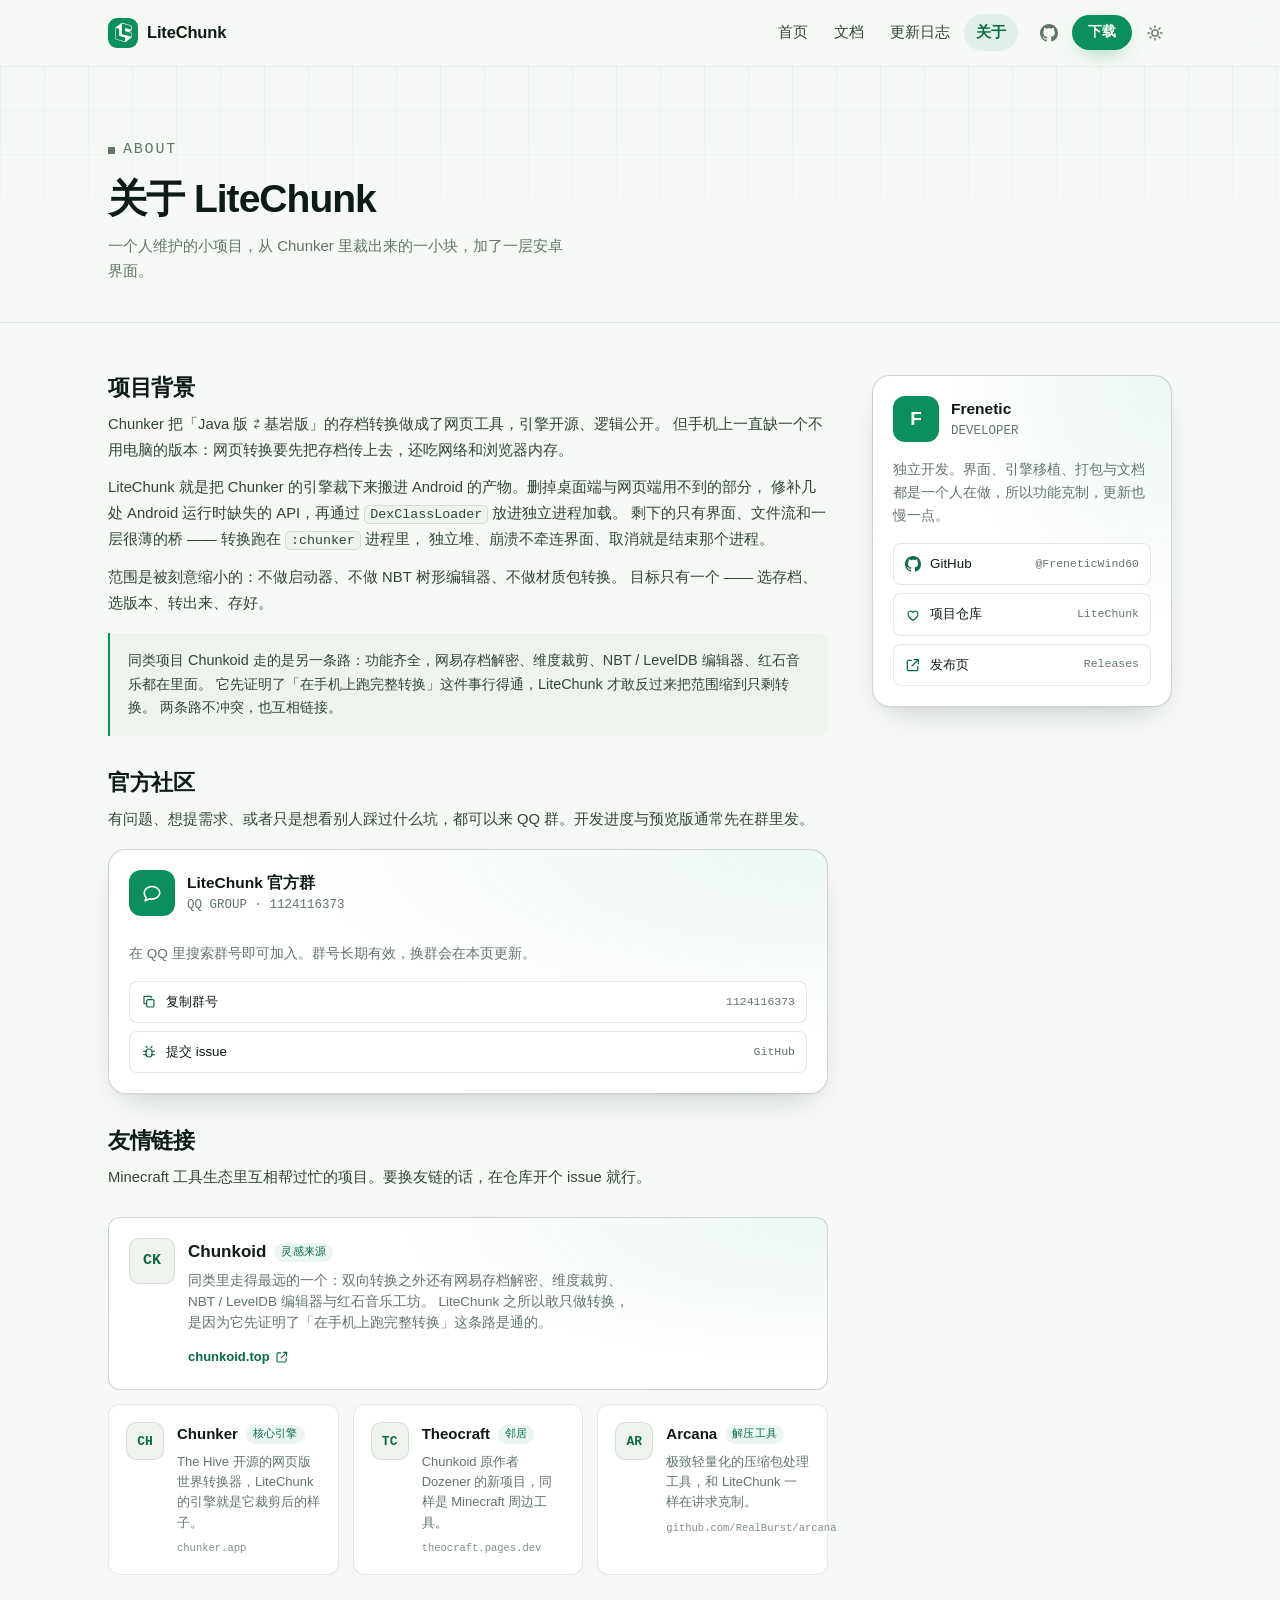
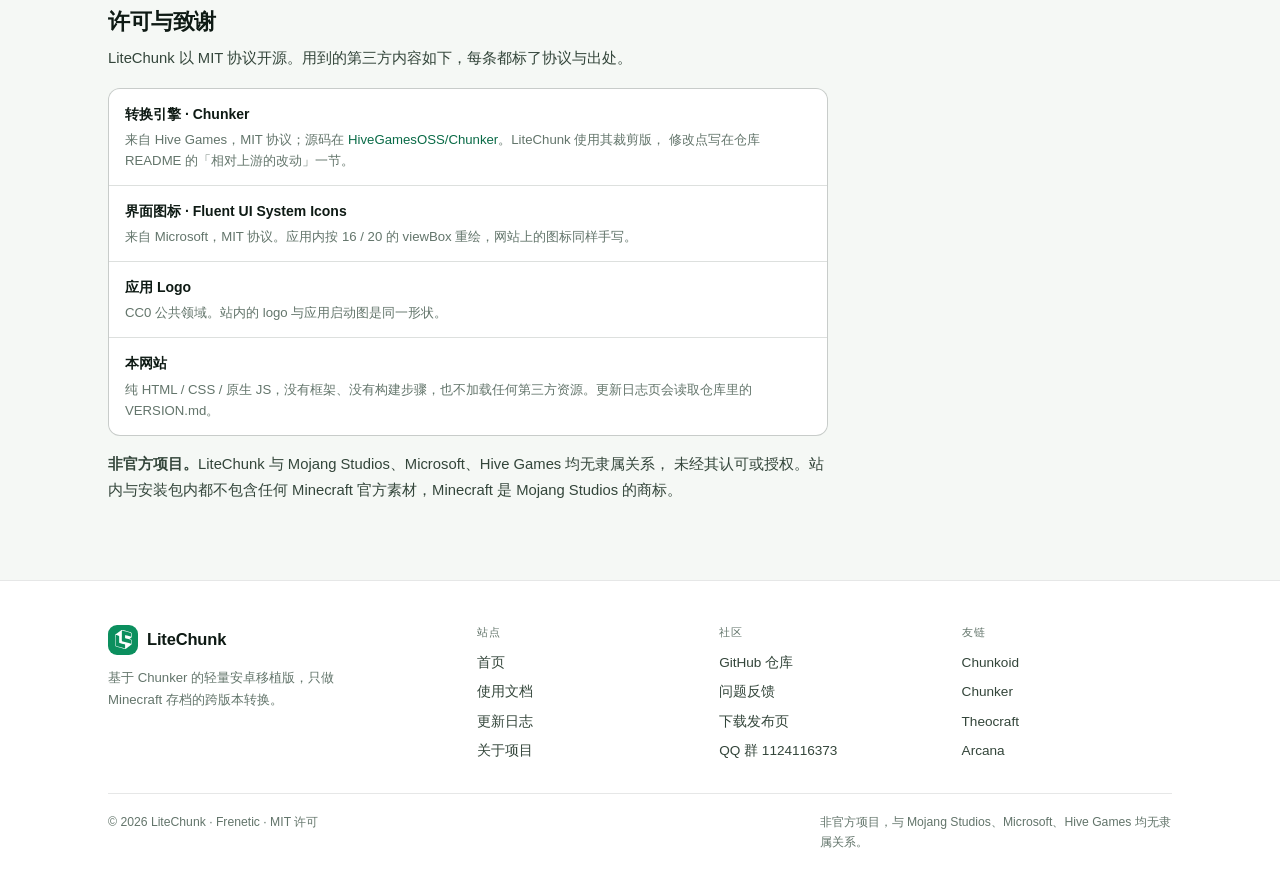
==== website/about.html @ 62d8053f "1.21.0 B3 pr3 fx1 网页更新" ====
<!DOCTYPE html>
<html lang="zh-CN" data-theme="light">

<head>
  <meta charset="UTF-8">
  <meta name="viewport" content="width=device-width, initial-scale=1">
  <title>关于 — LiteChunk</title>
  <meta name="description" content="LiteChunk 的项目背景、作者、官方 QQ 群、友情链接与开源许可说明。">
  <meta name="theme-color" content="#f5f8f5">

  <script>
    (function () {
      try {
        var t = localStorage.getItem('lc-theme');
        if (!t) t = matchMedia('(prefers-color-scheme: dark)').matches ? 'dark' : 'light';
        document.documentElement.setAttribute('data-theme', t);
      } catch (e) { }
    })();
  </script>

  <link rel="icon" type="image/svg+xml" href="favicon.svg">
  <link rel="stylesheet" href="common.css">
</head>

<body>
  <a class="skip" href="#main">跳到正文</a>

  <svg class="sprite" aria-hidden="true" focusable="false" xmlns="http://www.w3.org/2000/svg">
    <defs>
      <clipPath id="crate-top">
        <rect x="0" y="0" width="24" height="9.3" />
      </clipPath>
    </defs>
    <symbol id="i-crate" viewBox="0 0 24 24">
      <path fill="currentColor"
        d="M19.895 11.048a.116.116 0 0 0 .031.201c1.621.579 2.393.66 2.393 2.081v4.011c0 .716-.051.88-.531 1.254c-.877.683-6.185 4.747-6.392 4.913c-.774.62-1.169.556-2.054.339a515 515 0 0 1-9.945-2.577c-1.746-.47-1.701-2.064-1.701-3.203c0-3.945-.015-7.468-.015-11.202c0-1.186.049-1.222.95-1.881c.83-.607 4.296-3.135 6.153-4.499c.553-.406.828-.607 1.618-.406c1.616.41 6.664 1.649 9.382 2.339c2.083.529 2.535.893 2.535 2.326V8.38c0 .465-.007.638-.408.981c-.202.173-1.348 1.14-2.016 1.687m1.624-2.556a.113.113 0 0 0 .141-.112c.001-1.414.011-2.495.011-3.666c0-.622-.35-1.137-1.121-1.343C16.501 2.29 10.486.866 10.191.778c-.197-.059-.322.108-.322.199c-.001 4.294.029 7.832.029 11.854c0 .741.408 1.525 1.292 1.765c3.582.973 6.578 1.655 10.331 2.667a.115.115 0 0 0 .143-.112c.001-.848.014-1.405.014-1.95c0-2.27.279-2.679-1.57-3.194c-2.198-.612-5.306-1.378-5.554-1.441c-.485-.124-.548-.266-.548-.591c0-.122-.011-2.346-.003-2.869c.002-.157.006-.31.157-.397c.134-.077.264-.046.664.053c.448.111 4.598 1.186 6.695 1.73m-7.65 14.735a.114.114 0 0 0 .142-.111c.001-1.185.017-2.484.017-3.352c0-1.475.182-1.334-1.064-1.639c-1.474-.36-4.433-1.146-5.967-1.552c-.355-.094-.459-.424-.459-.998c0-1.726-.006-4.575-.006-6.577c0-1.834.193-1.599-.703-1.832c-.565-.146-2.468-.637-3.313-.828c-.144-.032-.225.085-.225.224c-.003 3.939.053 8.211.053 11.994c0 1.228.439 1.815 1.321 2.051c3.589.963 6.446 1.652 10.204 2.62" />
      <g clip-path="url(#crate-top)">
        <path fill="#ffffff" opacity=".32"
          d="M19.895 11.048a.116.116 0 0 0 .031.201c1.621.579 2.393.66 2.393 2.081v4.011c0 .716-.051.88-.531 1.254c-.877.683-6.185 4.747-6.392 4.913c-.774.62-1.169.556-2.054.339a515 515 0 0 1-9.945-2.577c-1.746-.47-1.701-2.064-1.701-3.203c0-3.945-.015-7.468-.015-11.202c0-1.186.049-1.222.95-1.881c.83-.607 4.296-3.135 6.153-4.499c.553-.406.828-.607 1.618-.406c1.616.41 6.664 1.649 9.382 2.339c2.083.529 2.535.893 2.535 2.326V8.38c0 .465-.007.638-.408.981c-.202.173-1.348 1.14-2.016 1.687m1.624-2.556a.113.113 0 0 0 .141-.112c.001-1.414.011-2.495.011-3.666c0-.622-.35-1.137-1.121-1.343C16.501 2.29 10.486.866 10.191.778c-.197-.059-.322.108-.322.199c-.001 4.294.029 7.832.029 11.854c0 .741.408 1.525 1.292 1.765c3.582.973 6.578 1.655 10.331 2.667a.115.115 0 0 0 .143-.112c.001-.848.014-1.405.014-1.95c0-2.27.279-2.679-1.57-3.194c-2.198-.612-5.306-1.378-5.554-1.441c-.485-.124-.548-.266-.548-.591c0-.122-.011-2.346-.003-2.869c.002-.157.006-.31.157-.397c.134-.077.264-.046.664.053c.448.111 4.598 1.186 6.695 1.73m-7.65 14.735a.114.114 0 0 0 .142-.111c.001-1.185.017-2.484.017-3.352c0-1.475.182-1.334-1.064-1.639c-1.474-.36-4.433-1.146-5.967-1.552c-.355-.094-.459-.424-.459-.998c0-1.726-.006-4.575-.006-6.577c0-1.834.193-1.599-.703-1.832c-.565-.146-2.468-.637-3.313-.828c-.144-.032-.225.085-.225.224c-.003 3.939.053 8.211.053 11.994c0 1.228.439 1.815 1.321 2.051c3.589.963 6.446 1.652 10.204 2.62" />
      </g>
    </symbol>

    <symbol id="i-sun" viewBox="0 0 24 24" fill="none" stroke="currentColor" stroke-width="1.8" stroke-linecap="round">
      <circle cx="12" cy="12" r="4.2" />
      <path
        d="M12 2.6v2.2M12 19.2v2.2M2.6 12h2.2M19.2 12h2.2M5.3 5.3l1.6 1.6M17.1 17.1l1.6 1.6M18.7 5.3l-1.6 1.6M6.9 17.1l-1.6 1.6" />
    </symbol>
    <symbol id="i-moon" viewBox="0 0 24 24" fill="none" stroke="currentColor" stroke-width="1.8" stroke-linecap="round"
      stroke-linejoin="round">
      <path d="M20.4 14.3A8.7 8.7 0 1 1 9.6 3.5a6.8 6.8 0 0 0 10.8 10.8Z" />
    </symbol>
    <symbol id="i-menu" viewBox="0 0 24 24" fill="none" stroke="currentColor" stroke-width="1.8" stroke-linecap="round">
      <path d="M4 7h16M4 12h16M4 17h16" />
    </symbol>
    <symbol id="i-close" viewBox="0 0 24 24" fill="none" stroke="currentColor" stroke-width="1.8"
      stroke-linecap="round">
      <path d="M6 6l12 12M18 6 6 18" />
    </symbol>
    <symbol id="i-github" viewBox="0 0 16 16">
      <path fill="currentColor"
        d="M8 0C3.58 0 0 3.58 0 8c0 3.54 2.29 6.53 5.47 7.59.4.07.55-.17.55-.38 0-.19-.01-.82-.01-1.49-2.01.37-2.53-.49-2.69-.94-.09-.23-.48-.94-.82-1.13-.28-.15-.68-.52-.01-.53.63-.01 1.08.58 1.23.82.72 1.21 1.87.87 2.33.66.07-.52.28-.87.51-1.07-1.78-.2-3.64-.89-3.64-3.95 0-.87.31-1.59.82-2.15-.08-.2-.36-1.02.08-2.12 0 0 .67-.21 2.2.82.64-.18 1.32-.27 2-.27.68 0 1.36.09 2 .27 1.53-1.04 2.2-.82 2.2-.82.44 1.1.16 1.92.08 2.12.51.56.82 1.27.82 2.15 0 3.07-1.87 3.75-3.65 3.95.29.25.54.73.54 1.48 0 1.07-.01 1.93-.01 2.2 0 .21.15.46.55.38A7.995 7.995 0 0 0 16 8c0-4.42-3.58-8-8-8Z" />
    </symbol>
    <symbol id="i-arrow-up" viewBox="0 0 24 24" fill="none" stroke="currentColor" stroke-width="1.9"
      stroke-linecap="round" stroke-linejoin="round">
      <path d="M12 19.5V4.5" />
      <path d="m5.5 11 6.5-6.5L18.5 11" />
    </symbol>
    <symbol id="i-external" viewBox="0 0 24 24" fill="none" stroke="currentColor" stroke-width="1.9"
      stroke-linecap="round" stroke-linejoin="round">
      <path d="M14 4h6v6" />
      <path d="M20 4 10.5 13.5" />
      <path d="M19 14.5V19a1.5 1.5 0 0 1-1.5 1.5H5A1.5 1.5 0 0 1 3.5 19V6.5A1.5 1.5 0 0 1 5 5h4.5" />
    </symbol>
    <symbol id="i-chat" viewBox="0 0 24 24" fill="none" stroke="currentColor" stroke-width="1.8" stroke-linecap="round"
      stroke-linejoin="round">
      <path
        d="M20.5 11.5c0 4-3.8 7.2-8.5 7.2a10 10 0 0 1-2.6-.34L4.5 20.5l1.2-3.5a6.9 6.9 0 0 1-2.2-4.9c0-4 3.8-7.2 8.5-7.2s8.5 3.2 8.5 7.2Z" />
    </symbol>
    <symbol id="i-copy" viewBox="0 0 24 24" fill="none" stroke="currentColor" stroke-width="1.8" stroke-linecap="round"
      stroke-linejoin="round">
      <rect x="8.5" y="8.5" width="11" height="11" rx="2" />
      <path d="M15.5 5.5v-1a1 1 0 0 0-1-1h-9a1 1 0 0 0-1 1v9a1 1 0 0 0 1 1h1" />
    </symbol>
    <symbol id="i-bug" viewBox="0 0 24 24" fill="none" stroke="currentColor" stroke-width="1.8" stroke-linecap="round"
      stroke-linejoin="round">
      <rect x="7.5" y="7.5" width="9" height="12" rx="4.5" />
      <path d="M7.5 11H4M20 11h-3.5M7.5 16H4M20 16h-3.5M9 5.5 7.5 3.5M15 5.5l1.5-2" />
    </symbol>
    <symbol id="i-heart" viewBox="0 0 24 24" fill="none" stroke="currentColor" stroke-width="1.8" stroke-linecap="round"
      stroke-linejoin="round">
      <path d="M12 20s-7.5-4.6-7.5-9.4A4.1 4.1 0 0 1 12 8a4.1 4.1 0 0 1 7.5 2.6C19.5 15.4 12 20 12 20Z" />
    </symbol>
  </svg>

  <header class="site-head" id="siteHead">
    <div class="wrap head__in">
      <a class="brand" href="index.html" aria-label="LiteChunk 首页">
        <span class="brand__mark" aria-hidden="true"><svg viewBox="0 0 24 24">
            <use href="#i-crate"></use>
          </svg></span>
        <span class="brand__name">Lite<b>Chunk</b></span>
      </a>

      <nav class="nav" id="siteNav" aria-label="主导航">
        <a href="index.html" data-nav>首页</a>
        <a href="doc.html" data-nav>文档</a>
        <a href="log.html" data-nav>更新日志</a>
        <a href="about.html" data-nav>关于</a>
        <div class="nav__dl"><a class="btn btn--primary" href="index.html#download">下载 LiteChunk</a></div>
      </nav>

      <div class="head__act">
        <a class="icon-btn head__cta" href="https://github.com/FreneticWind60/LiteChunk" target="_blank" rel="noopener"
          aria-label="GitHub 仓库" title="GitHub 仓库">
          <svg>
            <use href="#i-github"></use>
          </svg>
        </a>
        <a class="btn btn--primary btn--sm head__dl" href="index.html#download">下载</a>
        <button class="icon-btn theme-btn" id="themeBtn" type="button" aria-label="切换主题" aria-pressed="false">
          <svg class="i-sun" aria-hidden="true">
            <use href="#i-sun"></use>
          </svg>
          <svg class="i-moon" aria-hidden="true">
            <use href="#i-moon"></use>
          </svg>
        </button>
        <button class="icon-btn menu-btn" id="menuBtn" type="button" aria-label="打开菜单" aria-expanded="false"
          aria-controls="siteNav">
          <svg class="i-menu" aria-hidden="true">
            <use href="#i-menu"></use>
          </svg>
          <svg class="i-close" aria-hidden="true">
            <use href="#i-close"></use>
          </svg>
        </button>
      </div>
    </div>
  </header>

  <main id="main">
    <div class="page-head">
      <div class="wrap">
        <p class="eyebrow">about</p>
        <h1>关于 LiteChunk</h1>
        <p>一个人维护的小项目，从 Chunker 里裁出来的一小块，加了一层安卓界面。</p>
      </div>
    </div>

    <div class="wrap about__grid">
      <div class="about__main">
        <section id="background">
          <h2>项目背景</h2>
          <p>
            Chunker 把「Java 版 ⇄ 基岩版」的存档转换做成了网页工具，引擎开源、逻辑公开。
            但手机上一直缺一个不用电脑的版本：网页转换要先把存档传上去，还吃网络和浏览器内存。
          </p>
          <p>
            LiteChunk 就是把 Chunker 的引擎裁下来搬进 Android 的产物。删掉桌面端与网页端用不到的部分，
            修补几处 Android 运行时缺失的 API，再通过 <code>DexClassLoader</code> 放进独立进程加载。
            剩下的只有界面、文件流和一层很薄的桥 —— 转换跑在 <code>:chunker</code> 进程里，
            独立堆、崩溃不牵连界面、取消就是结束那个进程。
          </p>
          <p>
            范围是被刻意缩小的：不做启动器、不做 NBT 树形编辑器、不做材质包转换。
            目标只有一个 —— 选存档、选版本、转出来、存好。
          </p>

          <div class="quote">
            同类项目 Chunkoid 走的是另一条路：功能齐全，网易存档解密、维度裁剪、NBT / LevelDB 编辑器、红石音乐都在里面。
            它先证明了「在手机上跑完整转换」这件事行得通，LiteChunk 才敢反过来把范围缩到只剩转换。
            两条路不冲突，也互相链接。
          </div>
        </section>

        <section id="community">
          <h2>官方社区</h2>
          <p>
            有问题、想提需求、或者只是想看别人踩过什么坑，都可以来 QQ 群。开发进度与预览版通常先在群里发。
          </p>
          <div class="profile" style="margin-top:16px">
            <div class="profile__top">
              <span class="profile__avatar" aria-hidden="true">
                <svg viewBox="0 0 24 24" style="width:22px;height:22px" fill="none" stroke="currentColor"
                  stroke-width="1.7" stroke-linecap="round" stroke-linejoin="round">
                  <use href="#i-chat"></use>
                </svg>
              </span>
              <div>
                <div class="profile__name">LiteChunk 官方群</div>
                <div class="profile__role">QQ GROUP · 1124116373</div>
              </div>
            </div>
            <p>在 QQ 里搜索群号即可加入。群号长期有效，换群会在本页更新。</p>
            <div class="profile__list">
              <button type="button" data-copy="1124116373">
                <svg aria-hidden="true">
                  <use href="#i-copy"></use>
                </svg>
                复制群号
                <span>1124116373</span>
              </button>
              <a href="https://github.com/FreneticWind60/LiteChunk/issues" target="_blank" rel="noopener">
                <svg aria-hidden="true">
                  <use href="#i-bug"></use>
                </svg>
                提交 issue
                <span>GitHub</span>
              </a>
            </div>
          </div>
        </section>

        <section id="friends">
          <h2>友情链接</h2>
          <p>Minecraft 工具生态里互相帮过忙的项目。要换友链的话，在仓库开个 issue 就行。</p>

          <div class="links">
            <a class="link-card link-card--featured reveal" href="https://chunkoid.top/" target="_blank" rel="noopener">
              <span class="link-card__badge">CK</span>
              <span class="link-card__body">
                <span class="link-card__title">
                  <b>Chunkoid</b>
                  <span class="link-card__tag">灵感来源</span>
                </span>
                <span class="link-card__desc">
                  同类里走得最远的一个：双向转换之外还有网易存档解密、维度裁剪、NBT / LevelDB 编辑器与红石音乐工坊。
                  LiteChunk 之所以敢只做转换，是因为它先证明了「在手机上跑完整转换」这条路是通的。
                </span>
                <span class="link-card__go">chunkoid.top<svg aria-hidden="true">
                    <use href="#i-external"></use>
                  </svg></span>
              </span>
            </a>

            <a class="link-card reveal" href="https://chunker.app/" target="_blank" rel="noopener">
              <span class="link-card__badge">CH</span>
              <span class="link-card__body">
                <span class="link-card__title"><b>Chunker</b><span class="link-card__tag">核心引擎</span></span>
                <span class="link-card__desc">The Hive 开源的网页版世界转换器，LiteChunk 的引擎就是它裁剪后的样子。</span>
                <span class="link-card__host">chunker.app</span>
              </span>
            </a>

            <a class="link-card reveal" href="https://theocraft.pages.dev/" target="_blank" rel="noopener">
              <span class="link-card__badge">TC</span>
              <span class="link-card__body">
                <span class="link-card__title"><b>Theocraft</b><span class="link-card__tag">邻居</span></span>
                <span class="link-card__desc">Chunkoid 原作者 Dozener 的新项目，同样是 Minecraft 周边工具。</span>
                <span class="link-card__host">theocraft.pages.dev</span>
              </span>
            </a>

            <a class="link-card reveal" href="https://github.com/RealBurst/arcana" target="_blank" rel="noopener">
              <span class="link-card__badge">AR</span>
              <span class="link-card__body">
                <span class="link-card__title"><b>Arcana</b><span class="link-card__tag">解压工具</span></span>
                <span class="link-card__desc">极致轻量化的压缩包处理工具，和 LiteChunk 一样在讲求克制。</span>
                <span class="link-card__host">github.com/RealBurst/arcana</span>
              </span>
            </a>
          </div>
        </section>

        <section id="license">
          <h2>许可与致谢</h2>
          <p>
            LiteChunk 以 MIT 协议开源。用到的第三方内容如下，每条都标了协议与出处。
          </p>

          <dl class="credits">
            <div>
              <dt>转换引擎 · Chunker</dt>
              <dd>来自 Hive Games，MIT 协议；源码在
                <a href="https://github.com/HiveGamesOSS/Chunker" target="_blank" rel="noopener"
                  style="color:var(--accent-ink)">HiveGamesOSS/Chunker</a>。LiteChunk 使用其裁剪版，
                修改点写在仓库 README 的「相对上游的改动」一节。
              </dd>
            </div>
            <div>
              <dt>界面图标 · Fluent UI System Icons</dt>
              <dd>来自 Microsoft，MIT 协议。应用内按 16 / 20 的 viewBox 重绘，网站上的图标同样手写。</dd>
            </div>
            <div>
              <dt>应用 Logo</dt>
              <dd>CC0 公共领域。站内的 logo 与应用启动图是同一形状。</dd>
            </div>
            <div>
              <dt>本网站</dt>
              <dd>纯 HTML / CSS / 原生 JS，没有框架、没有构建步骤，也不加载任何第三方资源。更新日志页会读取仓库里的 VERSION.md。</dd>
            </div>
          </dl>

          <p class="note" style="margin-top:16px">
            <strong>非官方项目。</strong>LiteChunk 与 Mojang Studios、Microsoft、Hive Games 均无隶属关系，
            未经其认可或授权。站内与安装包内都不包含任何 Minecraft 官方素材，Minecraft 是 Mojang Studios 的商标。
          </p>
        </section>
      </div>

      <aside>
        <div class="profile">
          <div class="profile__top">
            <span class="profile__avatar" aria-hidden="true">F</span>
            <div>
              <div class="profile__name">Frenetic</div>
              <div class="profile__role">DEVELOPER</div>
            </div>
          </div>
          <p>独立开发。界面、引擎移植、打包与文档都是一个人在做，所以功能克制，更新也慢一点。</p>
          <div class="profile__list">
            <a href="https://github.com/FreneticWind60" target="_blank" rel="noopener">
              <svg aria-hidden="true">
                <use href="#i-github"></use>
              </svg>
              GitHub
              <span>@FreneticWind60</span>
            </a>
            <a href="https://github.com/FreneticWind60/LiteChunk" target="_blank" rel="noopener">
              <svg aria-hidden="true">
                <use href="#i-heart"></use>
              </svg>
              项目仓库
              <span>LiteChunk</span>
            </a>
            <a href="https://github.com/FreneticWind60/LiteChunk/releases" target="_blank" rel="noopener">
              <svg aria-hidden="true">
                <use href="#i-external"></use>
              </svg>
              发布页
              <span>Releases</span>
            </a>
          </div>
        </div>
      </aside>
    </div>
  </main>

  <footer class="site-foot">
    <div class="wrap">
      <div class="foot__grid">
        <div>
          <div class="foot__brand">
            <span class="brand__mark" aria-hidden="true"><svg viewBox="0 0 24 24">
                <use href="#i-crate"></use>
              </svg></span>
            <span class="brand__name">Lite<b>Chunk</b></span>
          </div>
          <p class="foot__desc">基于 Chunker 的轻量安卓移植版，只做 Minecraft 存档的跨版本转换。</p>
        </div>
        <div>
          <div class="foot__title">站点</div>
          <nav class="foot__links" aria-label="站点导航">
            <a href="index.html">首页</a><a href="doc.html">使用文档</a>
            <a href="log.html">更新日志</a><a href="about.html">关于项目</a>
          </nav>
        </div>
        <div>
          <div class="foot__title">社区</div>
          <nav class="foot__links" aria-label="社区链接">
            <a href="https://github.com/FreneticWind60/LiteChunk" target="_blank" rel="noopener">GitHub 仓库</a>
            <a href="https://github.com/FreneticWind60/LiteChunk/issues" target="_blank" rel="noopener">问题反馈</a>
            <a href="https://github.com/FreneticWind60/LiteChunk/releases" target="_blank" rel="noopener">下载发布页</a>
            <a href="about.html#community">QQ 群 1124116373</a>
          </nav>
        </div>
        <div>
          <div class="foot__title">友链</div>
          <nav class="foot__links" aria-label="友情链接">
            <a href="https://chunkoid.top/" target="_blank" rel="noopener">Chunkoid</a>
            <a href="https://chunker.app/" target="_blank" rel="noopener">Chunker</a>
            <a href="https://theocraft.pages.dev/" target="_blank" rel="noopener">Theocraft</a>
            <a href="https://github.com/RealBurst/arcana/" target="_blank" rel="noopener">Arcana</a>
          </nav>
        </div>
      </div>
      <div class="foot__bottom">
        <span>© <span data-year>2026</span> LiteChunk · Frenetic · MIT 许可</span>
        <span class="dis">非官方项目，与 Mojang Studios、Microsoft、Hive Games 均无隶属关系。</span>
      </div>
    </div>
  </footer>

  <button class="to-top" id="toTop" type="button" aria-label="回到顶部">
    <svg aria-hidden="true">
      <use href="#i-arrow-up"></use>
    </svg>
  </button>
  <div class="toast" id="toast" role="status" aria-live="polite"></div>

  <script src="common.js" defer></script>
</body>

</html>
---- website/common.css ----
/* ============================================================
   LiteChunk 官网 · 公共样式
   纯手写 CSS，无框架、无外链字体，深色为默认（跟随系统）
   ============================================================ */

/* ---------------- 设计令牌 ---------------- */
:root {
  color-scheme: light;

  --page: #f5f8f5;
  --surface: #ffffff;
  --surface-2: #eef3ee;
  --surface-3: #e5ece7;
  --ink: #0e1a14;
  --ink-2: #33453a;
  --muted: #63756b;
  --line: rgba(14, 26, 20, .10);
  --line-2: rgba(14, 26, 20, .18);

  --accent: #0b8f5e;
  --accent-soft: #3ddc97;
  --accent-ink: #0a6b47;
  --accent-wash: rgba(11, 143, 94, .08);
  --on-accent: #ffffff;

  --warn: #9a5b00;
  --warn-wash: rgba(180, 110, 0, .10);

  --shadow-1: 0 1px 2px rgba(14, 26, 20, .05);
  --shadow-2: 0 1px 2px rgba(14, 26, 20, .05), 0 14px 34px -18px rgba(14, 26, 20, .28);

  --wrap: 1120px;
  --head-h: 62px;
  --r-sm: 8px;
  --r-md: 12px;
  --r-lg: 18px;

  --sans: -apple-system, BlinkMacSystemFont, "Segoe UI", "Noto Sans SC",
    "PingFang SC", "Hiragino Sans GB", "Microsoft YaHei", sans-serif;
  --mono: ui-monospace, SFMono-Regular, "JetBrains Mono", "Cascadia Mono",
    Consolas, "Liberation Mono", monospace;
}

[data-theme="dark"] {
  color-scheme: dark;

  --page: #080c0a;
  --surface: #0e1613;
  --surface-2: #131e19;
  --surface-3: #182620;
  --ink: #e8f2ec;
  --ink-2: #c2d2c8;
  --muted: #899b91;
  --line: rgba(232, 242, 236, .10);
  --line-2: rgba(232, 242, 236, .20);

  --accent: #3ddc97;
  --accent-soft: #6ee7b7;
  --accent-ink: #8ff0c0;
  --accent-wash: rgba(61, 220, 151, .09);
  --on-accent: #06120c;

  --warn: #e8b464;
  --warn-wash: rgba(232, 180, 100, .10);

  --shadow-1: 0 1px 0 rgba(255, 255, 255, .03);
  --shadow-2: 0 18px 44px -26px rgba(0, 0, 0, .9);
}

/* ---------------- 基础 ---------------- */
*, *::before, *::after { box-sizing: border-box; }

html {
  scroll-behavior: smooth;
  scroll-padding-top: calc(var(--head-h) + 18px);
  -webkit-text-size-adjust: 100%;
}

body {
  margin: 0;
  background: var(--page);
  color: var(--ink);
  font-family: var(--sans);
  font-size: 16px;
  line-height: 1.65;
  -webkit-font-smoothing: antialiased;
  text-rendering: optimizeLegibility;
}

img, svg { display: block; max-width: 100%; }
a { color: inherit; text-decoration: none; }
button { font: inherit; color: inherit; }

h1, h2, h3, h4 {
  margin: 0;
  line-height: 1.22;
  letter-spacing: -.018em;
  font-weight: 700;
  text-wrap: balance;
}

p { margin: 0; }
ul, ol { margin: 0; padding: 0; list-style: none; }

::selection { background: var(--accent); color: var(--on-accent); }

:focus-visible {
  outline: 2px solid var(--accent);
  outline-offset: 3px;
  border-radius: 4px;
}

.sprite { position: absolute; width: 0; height: 0; overflow: hidden; }

.skip {
  position: absolute;
  left: -9999px;
  top: 8px;
  z-index: 200;
  padding: 10px 16px;
  background: var(--accent);
  color: var(--on-accent);
  border-radius: var(--r-sm);
  font-weight: 600;
}
.skip:focus { left: 12px; }

/* ---------------- 布局 ---------------- */
.wrap {
  width: 100%;
  max-width: var(--wrap);
  margin-inline: auto;
  padding-inline: 20px;
}

.section { padding-block: clamp(52px, 8vw, 88px); }
.section--tight { padding-block: clamp(34px, 5vw, 52px); }
.section + .section { border-top: 1px solid var(--line); }

/* 章节标题 */
.sec-head { max-width: 640px; }
.sec-head__row {
  display: flex;
  align-items: flex-end;
  justify-content: space-between;
  gap: 20px;
  flex-wrap: wrap;
}
.sec-head h2 { font-size: clamp(22px, 3.6vw, 29px); margin-top: 10px; }
.sec-head p { margin-top: 10px; color: var(--muted); font-size: 15px; }

.eyebrow {
  display: inline-flex;
  align-items: center;
  gap: 8px;
  font-family: var(--mono);
  font-size: 11.5px;
  letter-spacing: .12em;
  text-transform: uppercase;
  color: var(--accent-ink);
}
.eyebrow::before {
  content: "";
  width: 7px;
  height: 7px;
  background: currentColor;
}

/* ---------------- 按钮 ---------------- */
.btn {
  display: inline-flex;
  align-items: center;
  justify-content: center;
  gap: 8px;
  padding: 11px 20px;
  border: 1px solid transparent;
  border-radius: 999px;
  background: var(--surface-2);
  color: var(--ink);
  font-size: 14.5px;
  font-weight: 650;
  line-height: 1.2;
  cursor: pointer;
  transition: background .18s, border-color .18s, transform .18s, box-shadow .18s;
  white-space: nowrap;
}
.btn svg { width: 17px; height: 17px; flex: none; }
.btn:hover { transform: translateY(-1px); }
.btn:active { transform: translateY(0); }

.btn--primary {
  background: var(--accent);
  color: var(--on-accent);
  box-shadow: 0 8px 22px -12px rgba(11, 143, 94, .8);
}
.btn--primary:hover { background: var(--accent-ink); }
[data-theme="dark"] .btn--primary:hover { background: var(--accent-soft); }

.btn--ghost {
  background: transparent;
  border-color: var(--line-2);
  color: var(--ink);
}
.btn--ghost:hover { background: var(--surface-2); border-color: var(--accent); }

.btn--sm { padding: 8px 15px; font-size: 13.5px; }
.btn--lg { padding: 14px 26px; font-size: 15.5px; }

.link-arrow {
  display: inline-flex;
  align-items: center;
  gap: 6px;
  color: var(--accent-ink);
  font-weight: 650;
  font-size: 14.5px;
}
.link-arrow svg { width: 15px; height: 15px; transition: transform .18s; }
.link-arrow:hover svg { transform: translateX(3px); }

/* ---------------- 顶栏 ---------------- */
.site-head {
  position: sticky;
  top: 0;
  z-index: 60;
  height: var(--head-h);
  background: var(--page);
  border-bottom: 1px solid transparent;
  transition: border-color .2s, background .2s, box-shadow .2s;
}
/* 半透明只在支持 backdrop-filter 时才开，避免老浏览器糊成一片 */
@supports (backdrop-filter: blur(10px)) {
  .site-head {
    background: color-mix(in srgb, var(--page) 86%, transparent);
    backdrop-filter: blur(14px) saturate(1.3);
  }
}
.site-head.is-stuck {
  border-bottom-color: var(--line);
  box-shadow: 0 10px 30px -24px rgba(0, 0, 0, .7);
}

.head__in {
  height: 100%;
  display: flex;
  align-items: center;
  gap: 14px;
}

.brand { display: inline-flex; align-items: center; gap: 9px; margin-right: auto; }
.brand__mark {
  display: grid;
  place-items: center;
  width: 30px;
  height: 30px;
  border-radius: 9px;
  background: var(--accent);
  color: var(--on-accent);
  flex: none;
}
.brand__mark svg { width: 19px; height: 19px; }
.brand__name { font-size: 16.5px; font-weight: 600; letter-spacing: -.01em; }
.brand__name b { font-weight: 750; }

.nav { display: flex; align-items: center; gap: 2px; }
.nav > a {
  padding: 7px 12px;
  border-radius: 999px;
  font-size: 14.5px;
  color: var(--ink-2);
  transition: color .16s, background .16s;
}
.nav > a:hover { color: var(--ink); background: var(--surface-2); }
.nav > a[aria-current="page"] { color: var(--accent-ink); background: var(--accent-wash); font-weight: 650; }

.nav__dl { display: none; }
.nav__dl .btn { width: 100%; margin-top: 6px; }

.head__act { display: flex; align-items: center; gap: 6px; }

.icon-btn {
  display: grid;
  place-items: center;
  width: 34px;
  height: 34px;
  padding: 0;
  border: 1px solid transparent;
  border-radius: 10px;
  background: transparent;
  color: var(--muted);
  cursor: pointer;
  transition: color .16s, background .16s, border-color .16s;
}
.icon-btn:hover { color: var(--ink); background: var(--surface-2); border-color: var(--line); }
.icon-btn svg { width: 18px; height: 18px; }

.theme-btn .i-moon { display: none; }
[data-theme="dark"] .theme-btn .i-sun { display: none; }
[data-theme="dark"] .theme-btn .i-moon { display: block; }

.menu-btn { display: none; }
.menu-btn .i-close { display: none; }
.menu-btn[aria-expanded="true"] .i-menu { display: none; }
.menu-btn[aria-expanded="true"] .i-close { display: block; }

.head__cta { display: none; }

/* ---------------- 首屏 ---------------- */
.hero { position: relative; overflow: clip; }
.hero::before {
  /* 网格底纹：纯 CSS，不请求图片 */
  content: "";
  position: absolute;
  inset: 0 0 auto;
  height: 520px;
  background-image:
    linear-gradient(var(--line) 1px, transparent 1px),
    linear-gradient(90deg, var(--line) 1px, transparent 1px);
  background-size: 44px 44px;
  mask-image: radial-gradient(120% 80% at 70% 0%, #000 0%, transparent 72%);
  -webkit-mask-image: radial-gradient(120% 80% at 70% 0%, #000 0%, transparent 72%);
  opacity: .55;
  pointer-events: none;
}
.hero::after {
  content: "";
  position: absolute;
  top: -160px;
  right: -120px;
  width: 560px;
  height: 560px;
  border-radius: 50%;
  background: radial-gradient(circle, var(--accent-wash), transparent 66%);
  pointer-events: none;
}

.hero__in {
  position: relative;
  display: grid;
  gap: 44px;
  padding-block: clamp(36px, 7vw, 76px) clamp(44px, 7vw, 80px);
}

.hero__copy { max-width: 560px; }

.hero h1 {
  margin-top: 16px;
  font-size: clamp(31px, 6.6vw, 52px);
  letter-spacing: -.03em;
  line-height: 1.12;
}
.hero h1 em {
  font-style: normal;
  color: var(--accent-ink);
  /* 模拟荧光笔：一条像素块下划线 */
  background-image: linear-gradient(transparent 84%, var(--accent-wash) 84%);
}
.hero__lead {
  margin-top: 20px;
  max-width: 40ch;
  font-size: clamp(15px, 2.6vw, 17.5px);
  line-height: 1.62;
  color: var(--ink-2);
}
.hero__lead strong { color: var(--ink); font-weight: 650; }

.hero__cta {
  display: flex;
  flex-wrap: wrap;
  gap: 10px;
  margin-top: 26px;
}

.hero__facts {
  display: grid;
  grid-template-columns: repeat(2, minmax(0, 1fr));
  gap: 16px 10px;
  margin-top: 32px;
  padding-top: 24px;
  border-top: 1px solid var(--line);
}
.hero__facts div { display: flex; flex-direction: column; gap: 3px; }
.hero__facts dt {
  font-family: var(--mono);
  font-size: 10.5px;
  letter-spacing: .1em;
  text-transform: uppercase;
  color: var(--muted);
}
.hero__facts dd { margin: 0; font-size: 14.5px; font-weight: 650; }

/* ---- 首屏右侧：转换进度示意（纯 CSS，不是截图） ---- */
.hero__art {
  position: relative;
  display: grid;
  place-items: center;
  min-height: 300px;
}

.demo {
  position: relative;
  z-index: 1;
  width: 100%;
  max-width: 360px;
  border: 1px solid var(--line-2);
  border-radius: var(--r-lg);
  background: var(--surface);
  box-shadow: var(--shadow-2);
  overflow: hidden;
}
.demo__bar {
  display: flex;
  align-items: center;
  gap: 8px;
  padding: 12px 15px;
  border-bottom: 1px solid var(--line);
  background: var(--surface-2);
  font-size: 12.5px;
  color: var(--muted);
}
.demo__dot {
  width: 7px;
  height: 7px;
  border-radius: 50%;
  background: var(--accent);
  box-shadow: 0 0 0 3px var(--accent-wash);
}
.demo__bar b { color: var(--ink); font-weight: 650; }
.demo__pct { margin-left: auto; font-family: var(--mono); font-size: 12px; color: var(--accent-ink); }

.demo__body { padding: 16px 15px 15px; display: grid; gap: 12px; }

.demo__row { display: flex; align-items: center; gap: 11px; }
.demo__tag {
  display: grid;
  place-items: center;
  width: 34px;
  height: 34px;
  border-radius: 9px;
  border: 1px solid var(--line);
  background: var(--surface-2);
  flex: none;
}
.demo__tag svg { width: 17px; height: 17px; }
.demo__tag--be { background: var(--accent-wash); border-color: var(--accent); color: var(--accent-ink); }
.demo__meta { min-width: 0; }
.demo__meta b { display: block; font-size: 13.5px; font-weight: 650; }
.demo__meta small { display: block; font-size: 11.5px; color: var(--muted); font-family: var(--mono); }

.demo__mid {
  display: flex;
  align-items: center;
  gap: 8px;
  padding-left: 45px;
  color: var(--muted);
  font-family: var(--mono);
  font-size: 10.5px;
  letter-spacing: .06em;
  text-transform: uppercase;
}
.demo__mid::after {
  content: "";
  flex: 1;
  height: 1px;
  background: linear-gradient(90deg, var(--line-2), transparent);
}
.demo__mid svg { width: 13px; height: 13px; }

.demo__track {
  height: 5px;
  border-radius: 999px;
  background: var(--surface-3);
  overflow: hidden;
}
.demo__track i {
  display: block;
  height: 100%;
  width: 62%;
  border-radius: 999px;
  background: linear-gradient(90deg, var(--accent), var(--accent-soft));
  /* 缓慢流动的高光，克制一点 */
  background-size: 180% 100%;
  animation: flow 3.4s linear infinite;
}
@keyframes flow {
  0% { background-position: 0% 0; }
  100% { background-position: 180% 0; }
}

.demo__foot {
  display: flex;
  justify-content: space-between;
  font-family: var(--mono);
  font-size: 11px;
  color: var(--muted);
}

/* ---------------- 卡片与网格 ---------------- */
.grid { display: grid; gap: 14px; }

.feat {
  position: relative;
  padding: 20px;
  border: 1px solid var(--line);
  border-radius: var(--r-md);
  background: var(--surface);
  box-shadow: var(--shadow-1);
  transition: border-color .18s, transform .18s, box-shadow .18s;
  overflow: hidden;
}
.feat::before {
  /* 顶部一像素的强调条，悬停才亮 */
  content: "";
  position: absolute;
  inset: 0 0 auto;
  height: 2px;
  background: linear-gradient(90deg, var(--accent), transparent 70%);
  opacity: 0;
  transition: opacity .2s;
}
.feat:hover { transform: translateY(-2px); border-color: var(--line-2); box-shadow: var(--shadow-2); }
.feat:hover::before { opacity: 1; }

.feat__icon {
  display: grid;
  place-items: center;
  width: 38px;
  height: 38px;
  border-radius: 10px;
  background: var(--accent-wash);
  color: var(--accent-ink);
  margin-bottom: 14px;
}
.feat__icon svg { width: 20px; height: 20px; }

.feat h3 { font-size: 16px; }
.feat p { margin-top: 7px; font-size: 14px; color: var(--muted); line-height: 1.6; }

.tags { display: flex; flex-wrap: wrap; gap: 6px; margin-top: 14px; }
.tags li {
  padding: 3px 9px;
  border: 1px solid var(--line);
  border-radius: 999px;
  font-size: 11.5px;
  color: var(--ink-2);
  font-family: var(--mono);
  letter-spacing: .02em;
}

/* 四格理由 */
.why {
  display: grid;
  gap: 1px;
  background: var(--line);
  border: 1px solid var(--line);
  border-radius: var(--r-md);
  overflow: hidden;
  margin-top: 26px;
}
.why > div { background: var(--surface); padding: 20px; }
.why h3 { font-size: 15px; display: flex; align-items: center; gap: 8px; }
.why h3 svg { width: 17px; height: 17px; color: var(--accent-ink); flex: none; }
.why p { margin-top: 8px; font-size: 13.8px; color: var(--muted); line-height: 1.6; }

/* 步骤 */
.steps {
  display: grid;
  gap: 14px;
  margin-top: 26px;
  counter-reset: step;
}
.step {
  position: relative;
  padding: 20px 20px 20px 58px;
  border: 1px solid var(--line);
  border-radius: var(--r-md);
  background: var(--surface);
}
.step::before {
  counter-increment: step;
  content: "0" counter(step);
  position: absolute;
  left: 18px;
  top: 20px;
  font-family: var(--mono);
  font-size: 13px;
  font-weight: 700;
  color: var(--accent-ink);
}
.step h3 { font-size: 15px; }
.step p { margin-top: 6px; font-size: 13.8px; color: var(--muted); }

/* ---------------- 下载 ---------------- */
.dl {
  display: grid;
  gap: 26px;
  padding: clamp(22px, 4vw, 34px);
  border: 1px solid var(--line-2);
  border-radius: var(--r-lg);
  background:
    radial-gradient(120% 120% at 100% 0%, var(--accent-wash), transparent 58%),
    var(--surface);
  box-shadow: var(--shadow-2);
}
.dl h2 { font-size: clamp(21px, 3.4vw, 26px); }
.dl__sub { margin-top: 8px; color: var(--muted); font-size: 14.5px; max-width: 46ch; }

.dl__meta {
  display: grid;
  grid-template-columns: repeat(2, minmax(0, 1fr));
  gap: 1px;
  margin-top: 4px;
  background: var(--line);
  border: 1px solid var(--line);
  border-radius: var(--r-sm);
  overflow: hidden;
}
.dl__meta div { background: var(--surface); padding: 11px 13px; }
.dl__meta dt { font-family: var(--mono); font-size: 10px; letter-spacing: .1em; text-transform: uppercase; color: var(--muted); }
.dl__meta dd { margin: 2px 0 0; font-size: 13.5px; font-weight: 650; }

/* 版本速览：下载区右侧那两行 */
.dl__rel { display: grid; gap: 10px; }
.rel {
  display: grid;
  grid-template-columns: auto minmax(0, 1fr) auto;
  align-items: center;
  gap: 12px;
  min-width: 304px;
  padding: 15px 17px;
  border: 1px solid var(--line);
  border-radius: var(--r-md);
  background: var(--surface);
  transition: border-color .18s, transform .18s, box-shadow .18s;
}
.rel:hover { border-color: var(--accent); transform: translateY(-1px); box-shadow: var(--shadow-2); }
.rel__chip {
  padding: 2px 8px;
  border: 1px solid var(--line-2);
  border-radius: 999px;
  font-family: var(--mono);
  font-size: 10.5px;
  color: var(--muted);
  white-space: nowrap;
}
.rel__chip--pre { background: var(--accent-wash); border-color: transparent; color: var(--accent-ink); }
.rel__body b { display: block; font-size: 13.5px; }
.rel__body small {
  display: block;
  margin-top: 2px;
  font-family: var(--mono);
  font-size: 11px;
  color: var(--muted);
}
.rel__go { width: 15px; height: 15px; color: var(--muted); }

.dl__cta { display: flex; flex-wrap: wrap; gap: 10px; }
.dl__note { margin-top: 12px; font-size: 12.5px; color: var(--muted); line-height: 1.65; }

/* ---------------- 友链 ---------------- */
.links { display: grid; gap: 14px; margin-top: 26px; }

.link-card {
  display: flex;
  gap: 13px;
  padding: 17px;
  border: 1px solid var(--line);
  border-radius: var(--r-md);
  background: var(--surface);
  transition: border-color .18s, transform .18s, box-shadow .18s;
}
.link-card:hover { border-color: var(--accent); transform: translateY(-2px); box-shadow: var(--shadow-2); }

.link-card__badge {
  display: grid;
  place-items: center;
  width: 38px;
  height: 38px;
  flex: none;
  border-radius: 10px;
  background: var(--surface-2);
  border: 1px solid var(--line);
  font-family: var(--mono);
  font-size: 13px;
  font-weight: 700;
  color: var(--accent-ink);
  text-transform: uppercase;
}
.link-card__body { min-width: 0; }
.link-card__title { display: flex; align-items: center; gap: 8px; flex-wrap: wrap; }
.link-card__title b { font-size: 15px; }
.link-card__tag {
  padding: 1px 7px;
  border-radius: 999px;
  background: var(--accent-wash);
  color: var(--accent-ink);
  font-size: 10.5px;
  font-family: var(--mono);
  letter-spacing: .02em;
}
.link-card p, .link-card__desc { margin-top: 5px; font-size: 13px; color: var(--muted); line-height: 1.55; }
.link-card__desc { display: block; }
.link-card__host {
  display: block;
  margin-top: 7px;
  font-family: var(--mono);
  font-size: 10.5px;
  color: var(--muted);
  opacity: .8;
}

/* 置顶的友链：整行，绿色底 */
.link-card--featured {
  grid-column: 1 / -1;
  align-items: flex-start;
  padding: 20px;
  background:
    radial-gradient(100% 140% at 100% 0%, var(--accent-wash), transparent 60%),
    var(--surface);
  border-color: var(--line-2);
}
.link-card--featured .link-card__badge { width: 46px; height: 46px; font-size: 15px; }
.link-card--featured .link-card__body { flex: 1; }
.link-card--featured .link-card__title b { font-size: 17px; }
.link-card--featured p, .link-card--featured .link-card__desc { font-size: 13.5px; max-width: 60ch; }
.link-card__go {
  display: inline-flex;
  align-items: center;
  gap: 5px;
  margin-top: 12px;
  font-size: 13px;
  font-weight: 650;
  color: var(--accent-ink);
  white-space: nowrap;
}
.link-card__go svg { width: 14px; height: 14px; }

/* ---------------- 内页标题 ---------------- */
.page-head {
  position: relative;
  padding-block: clamp(36px, 6vw, 60px) clamp(26px, 4vw, 38px);
  border-bottom: 1px solid var(--line);
  overflow: clip;
}
.page-head::before {
  content: "";
  position: absolute;
  inset: 0;
  background-image:
    linear-gradient(var(--line) 1px, transparent 1px),
    linear-gradient(90deg, var(--line) 1px, transparent 1px);
  background-size: 44px 44px;
  mask-image: linear-gradient(#000, transparent 78%);
  -webkit-mask-image: linear-gradient(#000, transparent 78%);
  opacity: .45;
  pointer-events: none;
}
.page-head > .wrap { position: relative; }
.page-head h1 {
  margin-top: 12px;
  font-size: clamp(27px, 5vw, 39px);
  letter-spacing: -.025em;
}
.page-head p { margin-top: 12px; max-width: 56ch; color: var(--muted); font-size: 15px; }

/* ---------------- 文档页 ---------------- */
.doc {
  display: grid;
  gap: 30px;
  padding-block: clamp(30px, 5vw, 48px) clamp(50px, 7vw, 80px);
  align-items: start;
}

.doc__toc {
  display: none;
  padding: 16px;
  border: 1px solid var(--line);
  border-radius: var(--r-md);
  background: var(--surface);
}
.doc__toc h2 {
  font-size: 11px;
  font-family: var(--mono);
  letter-spacing: .12em;
  text-transform: uppercase;
  color: var(--muted);
  margin-bottom: 10px;
}
.doc__toc ol { display: grid; gap: 1px; }
.doc__toc a {
  display: block;
  padding: 6px 9px;
  border-radius: 6px;
  font-size: 13.5px;
  color: var(--muted);
  border-left: 2px solid transparent;
}
.doc__toc a:hover { color: var(--ink); background: var(--surface-2); }
.doc__toc a.is-active { color: var(--accent-ink); border-left-color: var(--accent); background: var(--accent-wash); }

.doc__body { min-width: 0; display: grid; gap: 34px; }
.doc__body section { scroll-margin-top: calc(var(--head-h) + 16px); }
.doc__body h2 {
  display: flex;
  align-items: center;
  gap: 10px;
  font-size: clamp(19px, 3vw, 22px);
}
.doc__body h2::before {
  content: "";
  width: 5px;
  height: 20px;
  border-radius: 1px;
  background: var(--accent);
  flex: none;
}
.doc__body h3 { margin-top: 22px; font-size: 15.5px; }
.doc__body p { margin-top: 10px; color: var(--ink-2); font-size: 14.7px; line-height: 1.72; }
.doc__body p.note {
  margin-top: 14px;
  padding: 12px 14px;
  border-left: 2px solid var(--accent);
  border-radius: 0 var(--r-sm) var(--r-sm) 0;
  background: var(--accent-wash);
  font-size: 13.8px;
  color: var(--ink-2);
}
.doc__body p.note strong { color: var(--accent-ink); }

.checklist { display: grid; gap: 8px; margin-top: 12px; }
.checklist li {
  position: relative;
  padding-left: 24px;
  font-size: 14.4px;
  color: var(--ink-2);
  line-height: 1.65;
}
.checklist li::before {
  content: "";
  position: absolute;
  left: 4px;
  top: .55em;
  width: 9px;
  height: 5px;
  border-left: 2px solid var(--accent);
  border-bottom: 2px solid var(--accent);
  transform: rotate(-45deg);
}
.checklist li.no::before {
  width: 9px;
  height: 2px;
  border: 0;
  background: var(--muted);
  transform: none;
  top: .9em;
}

kbd {
  display: inline-block;
  padding: 1px 6px;
  border: 1px solid var(--line-2);
  border-bottom-width: 2px;
  border-radius: 5px;
  background: var(--surface-2);
  font-family: var(--mono);
  font-size: .88em;
}

code {
  padding: 1px 5px;
  border-radius: 5px;
  background: var(--surface-2);
  border: 1px solid var(--line);
  font-family: var(--mono);
  font-size: .9em;
  word-break: break-word;
}

/* FAQ 折叠 */
.faq { display: grid; gap: 8px; margin-top: 18px; }
.faq details {
  border: 1px solid var(--line);
  border-radius: var(--r-md);
  background: var(--surface);
  overflow: hidden;
}
.faq details[open] { border-color: var(--line-2); box-shadow: var(--shadow-1); }
.faq summary {
  display: flex;
  align-items: center;
  gap: 10px;
  padding: 14px 16px;
  font-size: 14.6px;
  font-weight: 620;
  cursor: pointer;
  list-style: none;
}
.faq summary::-webkit-details-marker { display: none; }
.faq summary::after {
  content: "";
  margin-left: auto;
  width: 8px;
  height: 8px;
  border-right: 2px solid var(--muted);
  border-bottom: 2px solid var(--muted);
  transform: rotate(45deg) translateY(-2px);
  transition: transform .2s;
  flex: none;
}
.faq details[open] summary::after { transform: rotate(-135deg) translateY(-2px); border-color: var(--accent); }
.faq summary:hover { background: var(--surface-2); }
.faq .faq__body { padding: 0 16px 15px; font-size: 14.2px; color: var(--muted); line-height: 1.7; }
.faq .faq__body p + p { margin-top: 8px; }

/* ---------------- 更新日志 ---------------- */
.toolbar {
  display: flex;
  flex-wrap: wrap;
  align-items: center;
  gap: 10px;
  margin-top: 4px;
}
.toolbar__hint {
  font-family: var(--mono);
  font-size: 11.5px;
  color: var(--muted);
  margin-left: auto;
}

.log { display: grid; gap: 16px; margin-top: 26px; }

.log__item {
  position: relative;
  display: grid;
  gap: 14px;
  padding: 18px 18px 18px 22px;
  border: 1px solid var(--line);
  border-radius: var(--r-md);
  background: var(--surface);
}
.log__item::before {
  content: "";
  position: absolute;
  left: 0;
  top: 0;
  bottom: 0;
  width: 3px;
  background: var(--accent);
  opacity: .85;
}
.log__item--latest { border-color: var(--line-2); box-shadow: var(--shadow-2); }

.log__ver {
  display: flex;
  align-items: center;
  gap: 9px;
  flex-wrap: wrap;
}
.log__ver h3 { font-size: 16.5px; letter-spacing: -.01em; }
.log__ver .badge {
  padding: 1px 8px;
  border-radius: 999px;
  background: var(--accent);
  color: var(--on-accent);
  font-size: 10.5px;
  font-weight: 700;
  letter-spacing: .02em;
}
.log__cols { display: grid; gap: 14px; }
.log__cols > div > h4 {
  font-family: var(--mono);
  font-size: 10.5px;
  letter-spacing: .1em;
  text-transform: uppercase;
  color: var(--muted);
  font-weight: 600;
}
.log__cols p { margin-top: 5px; font-size: 14px; color: var(--ink-2); line-height: 1.7; }
.log__cols--limit p { color: var(--muted); }

/* VERSION.md 里表格以外的文字（说明段、小标题） */
.log > p { margin-top: 14px; font-size: 14px; color: var(--muted); }
.log > h3 {
  margin-top: 24px;
  font-size: 15px;
  font-family: var(--mono);
  letter-spacing: .06em;
  text-transform: uppercase;
  color: var(--accent-ink);
}

/* 表头不认识的表格，退化成普通表格 */
.log-table { width: 100%; border-collapse: collapse; font-size: 14px; }
.log-table th, .log-table td {
  padding: 10px 12px;
  border-bottom: 1px solid var(--line);
  text-align: left;
  vertical-align: top;
}
.log-table th {
  font-family: var(--mono);
  font-size: 11px;
  letter-spacing: .08em;
  text-transform: uppercase;
  color: var(--muted);
  font-weight: 600;
  background: var(--surface-2);
}
.log-table td { color: var(--ink-2); }

.log__raw {
  margin-top: 22px;
  border: 1px solid var(--line);
  border-radius: var(--r-md);
  background: var(--surface);
  overflow: hidden;
}
.log__raw summary { padding: 13px 16px; font-size: 13.5px; cursor: pointer; color: var(--ink-2); }
.log__raw pre {
  margin: 0;
  padding: 0 16px 16px;
  font-family: var(--mono);
  font-size: 12px;
  line-height: 1.7;
  color: var(--muted);
  white-space: pre-wrap;
  word-break: break-word;
  max-height: 420px;
  overflow: auto;
}

.skeleton { display: grid; gap: 14px; margin-top: 26px; }
.skeleton div {
  height: 108px;
  border-radius: var(--r-md);
  background: linear-gradient(100deg, var(--surface) 30%, var(--surface-2) 50%, var(--surface) 70%);
  background-size: 220% 100%;
  animation: shimmer 1.4s linear infinite;
  border: 1px solid var(--line);
}
@keyframes shimmer {
  0% { background-position: 120% 0; }
  100% { background-position: -120% 0; }
}

.callout {
  display: grid;
  gap: 8px;
  justify-items: start;
  margin-top: 24px;
  padding: 20px;
  border: 1px dashed var(--line-2);
  border-radius: var(--r-md);
  background: var(--surface);
}
.callout h3 { font-size: 15px; }
.callout p { font-size: 13.6px; color: var(--muted); max-width: 62ch; }

/* ---------------- 关于页 ---------------- */
.about__grid { display: grid; gap: 26px; padding-block: clamp(30px, 5vw, 52px) clamp(50px, 7vw, 76px); }
.about__main { display: grid; gap: 34px; min-width: 0; }
.about__main h2 { font-size: clamp(19px, 3vw, 22px); }
.about__main p { margin-top: 10px; font-size: 14.8px; color: var(--ink-2); line-height: 1.75; }
.about__main p + p { margin-top: 12px; }

.quote {
  margin-top: 16px;
  padding: 16px 18px;
  border-left: 2px solid var(--accent);
  border-radius: 0 var(--r-sm) var(--r-sm) 0;
  background: var(--surface-2);
  color: var(--ink-2);
  font-size: 14.4px;
}

.profile {
  display: grid;
  gap: 16px;
  padding: 20px;
  border: 1px solid var(--line-2);
  border-radius: var(--r-lg);
  background:
    radial-gradient(120% 120% at 100% 0%, var(--accent-wash), transparent 62%),
    var(--surface);
  box-shadow: var(--shadow-2);
}
.profile__top { display: flex; align-items: center; gap: 12px; }
.profile__avatar {
  display: grid;
  place-items: center;
  width: 46px;
  height: 46px;
  border-radius: 12px;
  background: var(--accent);
  color: var(--on-accent);
  font-weight: 750;
  font-size: 19px;
  flex: none;
}
.profile__name { font-size: 15.5px; font-weight: 700; }
.profile__role { font-size: 12.5px; color: var(--muted); font-family: var(--mono); }
.profile p { font-size: 13.6px; color: var(--muted); line-height: 1.7; }
.profile__list { display: grid; gap: 8px; }
.profile__list a, .profile__list button {
  display: flex;
  align-items: center;
  gap: 9px;
  width: 100%;
  padding: 9px 11px;
  border: 1px solid var(--line);
  border-radius: var(--r-sm);
  background: var(--surface);
  font-size: 13.4px;
  text-align: left;
  cursor: pointer;
  transition: border-color .16s, background .16s;
}
.profile__list a:hover, .profile__list button:hover { border-color: var(--accent); background: var(--accent-wash); }
.profile__list svg { width: 16px; height: 16px; color: var(--accent-ink); flex: none; }
.profile__list span { margin-left: auto; font-family: var(--mono); font-size: 11.5px; color: var(--muted); }

.credits { display: grid; gap: 1px; margin-top: 16px; background: var(--line); border: 1px solid var(--line); border-radius: var(--r-md); overflow: hidden; }
.credits > div { background: var(--surface); padding: 14px 16px; }
.credits dt { font-size: 14px; font-weight: 650; }
.credits dd { margin: 3px 0 0; font-size: 13.2px; color: var(--muted); line-height: 1.6; }

/* ---------------- 页脚 ---------------- */
.site-foot {
  border-top: 1px solid var(--line);
  background: var(--surface);
  padding-block: clamp(30px, 5vw, 44px) 24px;
}
.foot__grid { display: grid; gap: 26px; }
.foot__brand { display: flex; align-items: center; gap: 9px; }
.foot__desc { margin-top: 12px; font-size: 13.2px; color: var(--muted); line-height: 1.7; max-width: 34ch; }
.foot__title {
  font-family: var(--mono);
  font-size: 10.5px;
  letter-spacing: .12em;
  text-transform: uppercase;
  color: var(--muted);
  margin-bottom: 10px;
}
.foot__links { display: grid; gap: 7px; }
.foot__links a { font-size: 13.6px; color: var(--ink-2); width: fit-content; }
.foot__links a:hover { color: var(--accent-ink); }
.foot__bottom {
  display: flex;
  flex-wrap: wrap;
  gap: 8px 16px;
  justify-content: space-between;
  margin-top: 30px;
  padding-top: 18px;
  border-top: 1px solid var(--line);
  font-size: 12.2px;
  color: var(--muted);
}
.foot__bottom .dis { max-width: 52ch; }

/* 回到顶部 */
.to-top {
  position: fixed;
  right: 16px;
  bottom: 16px;
  z-index: 50;
  display: grid;
  place-items: center;
  width: 38px;
  height: 38px;
  border: 1px solid var(--line-2);
  border-radius: 50%;
  background: var(--surface);
  color: var(--muted);
  box-shadow: var(--shadow-2);
  cursor: pointer;
  opacity: 0;
  transform: translateY(8px);
  pointer-events: none;
  transition: opacity .2s, transform .2s, color .2s;
}
.to-top.is-on { opacity: 1; transform: none; pointer-events: auto; }
.to-top:hover { color: var(--accent-ink); }
.to-top svg { width: 16px; height: 16px; }

/* 轻提示 */
.toast {
  position: fixed;
  left: 50%;
  bottom: 26px;
  z-index: 90;
  transform: translate(-50%, 12px);
  padding: 9px 16px;
  border-radius: 999px;
  background: var(--ink);
  color: var(--page);
  font-size: 13px;
  opacity: 0;
  pointer-events: none;
  transition: opacity .2s, transform .2s;
}
.toast.is-on { opacity: 1; transform: translate(-50%, 0); }

/* ---------------- 入场动画 ---------------- */
.reveal { opacity: 0; transform: translateY(14px); transition: opacity .5s ease, transform .5s ease; }
.reveal.is-in { opacity: 1; transform: none; }

/* ---------------- 断点 ---------------- */
@media (min-width: 560px) {
  .hero__facts { grid-template-columns: repeat(4, minmax(0, 1fr)); }
  .dl__meta { grid-template-columns: repeat(4, minmax(0, 1fr)); }
  .links { grid-template-columns: repeat(2, minmax(0, 1fr)); }
  .why { grid-template-columns: repeat(2, minmax(0, 1fr)); }
  .log__cols { grid-template-columns: 1.25fr 1fr; }
  .foot__grid { grid-template-columns: repeat(2, minmax(0, 1fr)); }
  .to-top { right: 22px; bottom: 22px; }
}

@media (min-width: 860px) {
  :root { --head-h: 66px; }
  .wrap { padding-inline: 28px; }
  .menu-btn { display: none; }
  .head__cta { display: grid; }
  .hero__art { min-height: 330px; }
  .grid--feats { grid-template-columns: repeat(2, minmax(0, 1fr)); }
  .grid--feats { gap: 16px; }
  .steps { grid-template-columns: repeat(2, minmax(0, 1fr)); }
  .doc { grid-template-columns: 220px minmax(0, 1fr); gap: 40px; }
  .doc__toc { display: block; position: sticky; top: calc(var(--head-h) + 22px); }
  .about__grid { grid-template-columns: minmax(0, 1fr) 300px; gap: 44px; }
  .foot__grid { grid-template-columns: 1.6fr 1fr 1fr 1fr; gap: 32px; }
}

@media (min-width: 1024px) {
  .grid--feats { grid-template-columns: repeat(3, minmax(0, 1fr)); }
  .steps { grid-template-columns: repeat(4, minmax(0, 1fr)); }
  .dl { grid-template-columns: minmax(0, 1fr) auto; align-items: center; gap: 34px; }
  .dl__meta { grid-template-columns: repeat(2, minmax(0, 1fr)); }
  .links { grid-template-columns: repeat(3, minmax(0, 1fr)); }
  /* 双列首屏只在 1024 以上开：再窄一行放不下标题，会从词中间折行 */
  .hero__in { grid-template-columns: minmax(0, 1.18fr) minmax(0, .82fr); align-items: center; gap: 56px; }
  .hero__art { min-height: 360px; }
  /* 四列时把序号挪到标题上方，卡片才装得下正文 */
  .step { padding: 18px; padding-top: 46px; }
  .step::before { top: 16px; left: 18px; }
}

/* 移动端导航 */
@media (max-width: 859px) {
  .menu-btn { display: grid; }
  .nav {
    position: fixed;
    top: var(--head-h);
    left: 0;
    right: 0;
    z-index: 55;
    flex-direction: column;
    align-items: stretch;
    gap: 2px;
    padding: 10px 16px 16px;
    background: var(--surface);
    border-bottom: 1px solid var(--line);
    box-shadow: 0 24px 40px -30px rgba(0, 0, 0, .8);
    opacity: 0;
    visibility: hidden;
    transform: translateY(-10px);
    pointer-events: none;
    transition: opacity .18s, transform .18s, visibility .18s;
  }
  .nav[data-open="true"] { opacity: 1; visibility: visible; transform: none; pointer-events: auto; }
  .nav > a { padding: 11px 12px; border-radius: var(--r-sm); font-size: 15px; }
  .nav__dl { display: block; }
  .to-top { bottom: 74px; }
  /* 单列时把作者卡提到前面，先看到「谁做的」 */
  .about__grid aside { order: -1; }
}

@media (prefers-reduced-motion: reduce) {
  html { scroll-behavior: auto; }
  *, *::before, *::after {
    animation-duration: .001ms !important;
    animation-iteration-count: 1 !important;
    transition-duration: .001ms !important;
  }
  .reveal { opacity: 1; transform: none; }
}
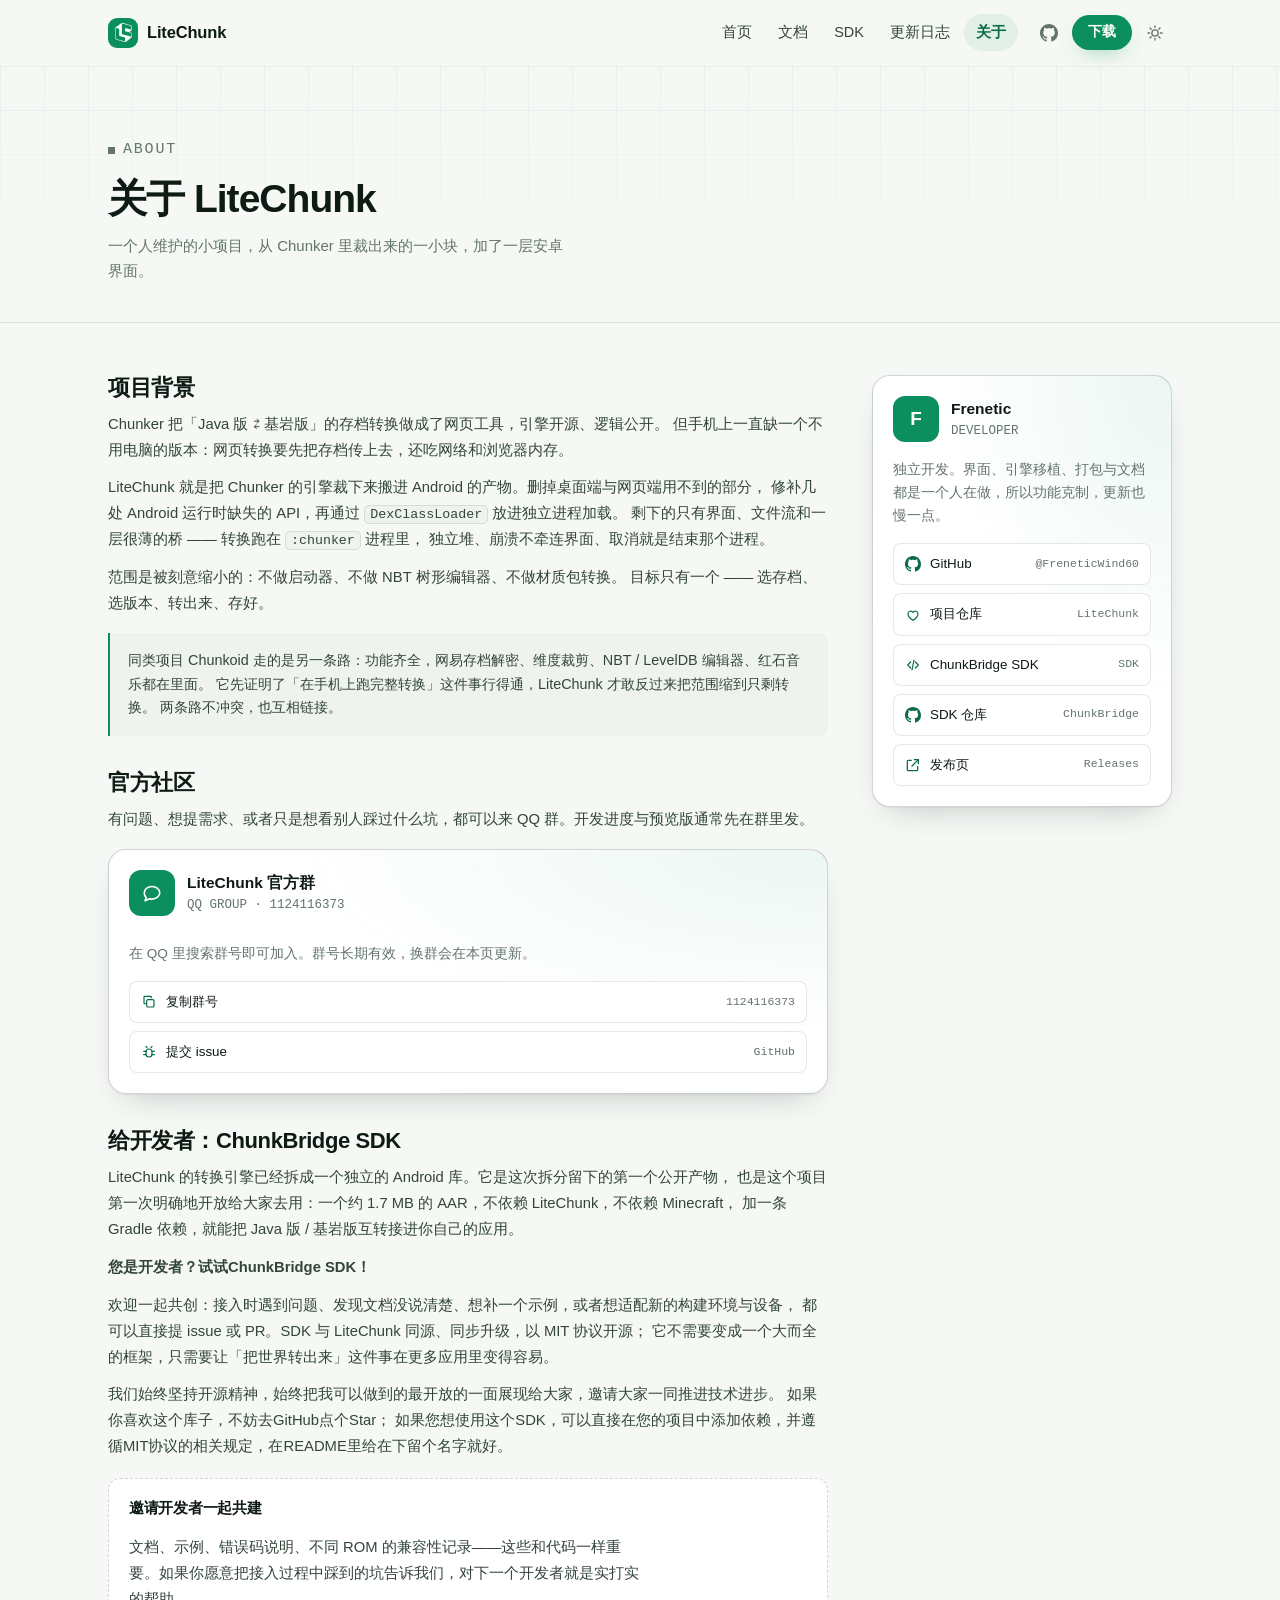
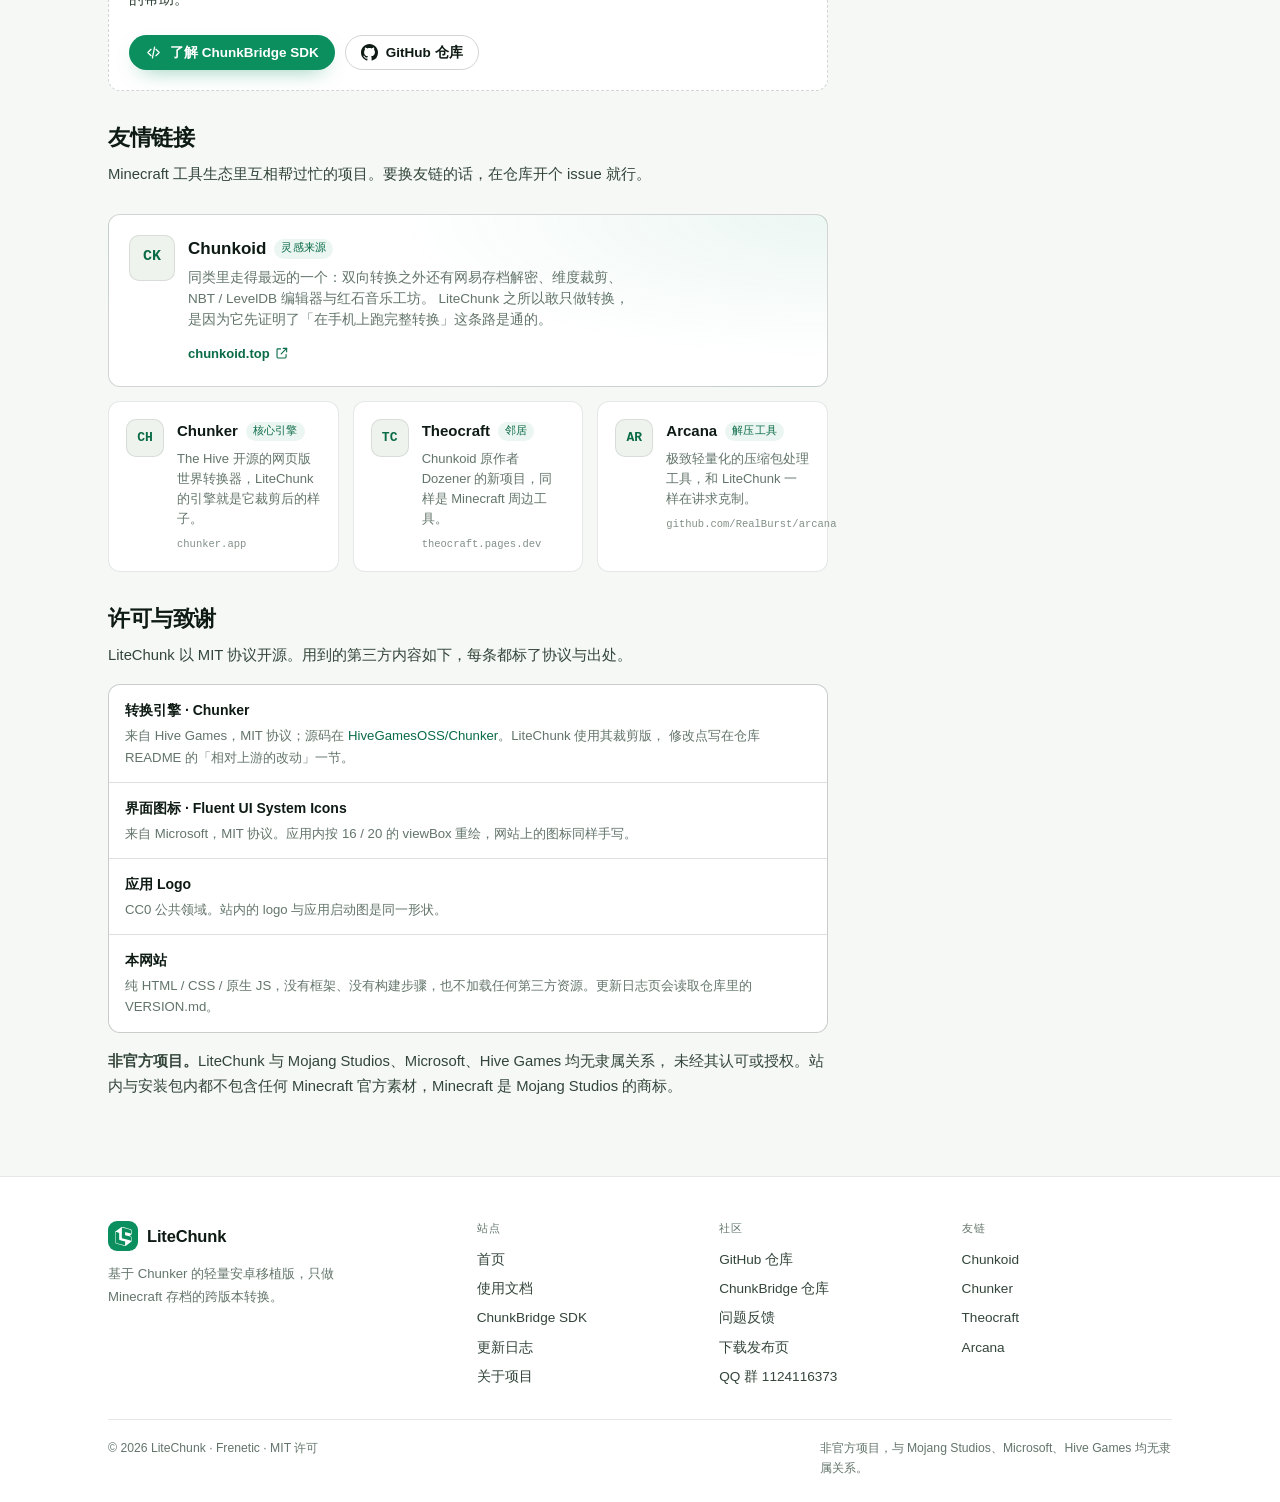
==== commit 132cd046: "1.21.0 B4 pt3 Add layout for version picker and create SDK documentation page" ====
--- a/website/about.html
+++ b/website/about.html
@@ -90,6 +90,10 @@
       stroke-linejoin="round">
       <path d="M12 20s-7.5-4.6-7.5-9.4A4.1 4.1 0 0 1 12 8a4.1 4.1 0 0 1 7.5 2.6C19.5 15.4 12 20 12 20Z" />
     </symbol>
+    <symbol id="i-code" viewBox="0 0 24 24" fill="none" stroke="currentColor" stroke-width="1.8" stroke-linecap="round"
+      stroke-linejoin="round">
+      <path d="m8.5 7.5-4.5 4.5 4.5 4.5M15.5 7.5l4.5 4.5-4.5 4.5M13.5 4.5l-3 15" />
+    </symbol>
   </svg>
 
   <header class="site-head" id="siteHead">
@@ -104,6 +108,7 @@
       <nav class="nav" id="siteNav" aria-label="主导航">
         <a href="index.html" data-nav>首页</a>
         <a href="doc.html" data-nav>文档</a>
+        <a href="sdk.html" data-nav>SDK</a>
         <a href="log.html" data-nav>更新日志</a>
         <a href="about.html" data-nav>关于</a>
         <div class="nav__dl"><a class="btn btn--primary" href="index.html#download">下载 LiteChunk</a></div>
@@ -211,6 +216,51 @@
           </div>
         </section>
 
+        <section id="sdk">
+          <h2>给开发者：ChunkBridge SDK</h2>
+          <p>
+            LiteChunk 的转换引擎已经拆成一个独立的 Android 库。它是这次拆分留下的第一个公开产物，
+            也是这个项目第一次明确地开放给大家去用：一个约 1.7 MB 的 AAR，不依赖 LiteChunk，不依赖 Minecraft，
+            加一条 Gradle 依赖，就能把 Java 版 / 基岩版互转接进你自己的应用。
+          </p>
+          <p>
+            <strong>您是开发者？试试<a href="sdk.html">ChunkBridge SDK</a>！</strong>
+          </p>
+          <p>
+            欢迎一起共创：接入时遇到问题、发现文档没说清楚、想补一个示例，或者想适配新的构建环境与设备，
+            都可以直接提 issue 或 PR。SDK 与 LiteChunk 同源、同步升级，以 MIT 协议开源；
+            它不需要变成一个大而全的框架，只需要让「把世界转出来」这件事在更多应用里变得容易。
+          </p>
+          <p>
+            我们始终坚持开源精神，始终把我可以做到的最开放的一面展现给大家，邀请大家一同推进技术进步。
+            如果你喜欢这个库子，不妨去<a href="https://github.com/FreneticWind60/ChunkBridge" target="_blank"
+              rel="noopener">GitHub</a>点个Star；
+            如果您想使用这个SDK，可以直接在您的项目中添加依赖，并遵循MIT协议的相关规定，在README里给在下留个名字就好。
+          </p>
+
+          <div class="callout" style="margin-top:18px">
+            <h3>邀请开发者一起共建</h3>
+            <p>
+              文档、示例、错误码说明、不同 ROM 的兼容性记录——这些和代码一样重要。如果你愿意把接入过程中踩到的坑告诉我们，对下一个开发者就是实打实的帮助。
+            </p>
+            <div class="toolbar" style="margin-top:14px">
+              <a class="btn btn--primary btn--sm" href="sdk.html">
+                <svg aria-hidden="true">
+                  <use href="#i-code"></use>
+                </svg>
+                了解 ChunkBridge SDK
+              </a>
+              <a class="btn btn--ghost btn--sm" href="https://github.com/FreneticWind60/ChunkBridge" target="_blank"
+                rel="noopener">
+                <svg aria-hidden="true">
+                  <use href="#i-github"></use>
+                </svg>
+                GitHub 仓库
+              </a>
+            </div>
+          </div>
+        </section>
+
         <section id="friends">
           <h2>友情链接</h2>
           <p>Minecraft 工具生态里互相帮过忙的项目。要换友链的话，在仓库开个 issue 就行。</p>
@@ -323,6 +373,20 @@
               项目仓库
               <span>LiteChunk</span>
             </a>
+            <a href="sdk.html">
+              <svg aria-hidden="true">
+                <use href="#i-code"></use>
+              </svg>
+              ChunkBridge SDK
+              <span>SDK</span>
+            </a>
+            <a href="https://github.com/FreneticWind60/ChunkBridge" target="_blank" rel="noopener">
+              <svg aria-hidden="true">
+                <use href="#i-github"></use>
+              </svg>
+              SDK 仓库
+              <span>ChunkBridge</span>
+            </a>
             <a href="https://github.com/FreneticWind60/LiteChunk/releases" target="_blank" rel="noopener">
               <svg aria-hidden="true">
                 <use href="#i-external"></use>
@@ -352,6 +416,7 @@
           <div class="foot__title">站点</div>
           <nav class="foot__links" aria-label="站点导航">
             <a href="index.html">首页</a><a href="doc.html">使用文档</a>
+            <a href="sdk.html">ChunkBridge SDK</a>
             <a href="log.html">更新日志</a><a href="about.html">关于项目</a>
           </nav>
         </div>
@@ -359,6 +424,7 @@
           <div class="foot__title">社区</div>
           <nav class="foot__links" aria-label="社区链接">
             <a href="https://github.com/FreneticWind60/LiteChunk" target="_blank" rel="noopener">GitHub 仓库</a>
+            <a href="https://github.com/FreneticWind60/ChunkBridge" target="_blank" rel="noopener">ChunkBridge 仓库</a>
             <a href="https://github.com/FreneticWind60/LiteChunk/issues" target="_blank" rel="noopener">问题反馈</a>
             <a href="https://github.com/FreneticWind60/LiteChunk/releases" target="_blank" rel="noopener">下载发布页</a>
             <a href="about.html#community">QQ 群 1124116373</a>
--- a/website/common.css
+++ b/website/common.css
@@ -496,6 +496,10 @@
 
 /* ---------------- 卡片与网格 ---------------- */
 .grid { display: grid; gap: 14px; }
+/* 4 张能力卡固定 2×2，避免宽屏下变成 3+1 落单 */
+@media (min-width: 560px) {
+  .grid.grid--feats--2x2 { grid-template-columns: repeat(2, minmax(0, 1fr)); }
+}
 
 .feat {
   position: relative;
@@ -874,6 +878,61 @@
   font-size: .9em;
   word-break: break-word;
 }
+
+/* 代码块 */
+.codeblock {
+  margin-top: 14px;
+  border: 1px solid var(--line);
+  border-radius: var(--r-md);
+  background: var(--surface);
+  overflow: hidden;
+}
+.codeblock__bar {
+  display: flex;
+  align-items: center;
+  gap: 8px;
+  padding: 9px 13px;
+  border-bottom: 1px solid var(--line);
+  background: var(--surface-2);
+  font-family: var(--mono);
+  font-size: 11px;
+  letter-spacing: .04em;
+  color: var(--muted);
+}
+.codeblock__bar .dot {
+  width: 7px;
+  height: 7px;
+  flex: none;
+  border-radius: 50%;
+  background: var(--accent);
+  box-shadow: 0 0 0 3px var(--accent-wash);
+}
+.codeblock__bar b {
+  margin-left: auto;
+  font-weight: 600;
+  letter-spacing: .02em;
+  color: var(--ink-2);
+}
+.codeblock pre {
+  margin: 0;
+  padding: 14px 16px;
+  overflow-x: auto;
+  font-family: var(--mono);
+  font-size: 12.6px;
+  line-height: 1.72;
+  color: var(--ink-2);
+  tab-size: 2;
+}
+.codeblock pre code {
+  padding: 0;
+  border: 0;
+  background: none;
+  font-size: inherit;
+  word-break: normal;
+}
+
+/* 表格横向滚动容器：窄屏下长代码不撑破版心 */
+.table-wrap { margin-top: 16px; overflow-x: auto; }
 
 /* FAQ 折叠 */
 .faq { display: grid; gap: 8px; margin-top: 18px; }
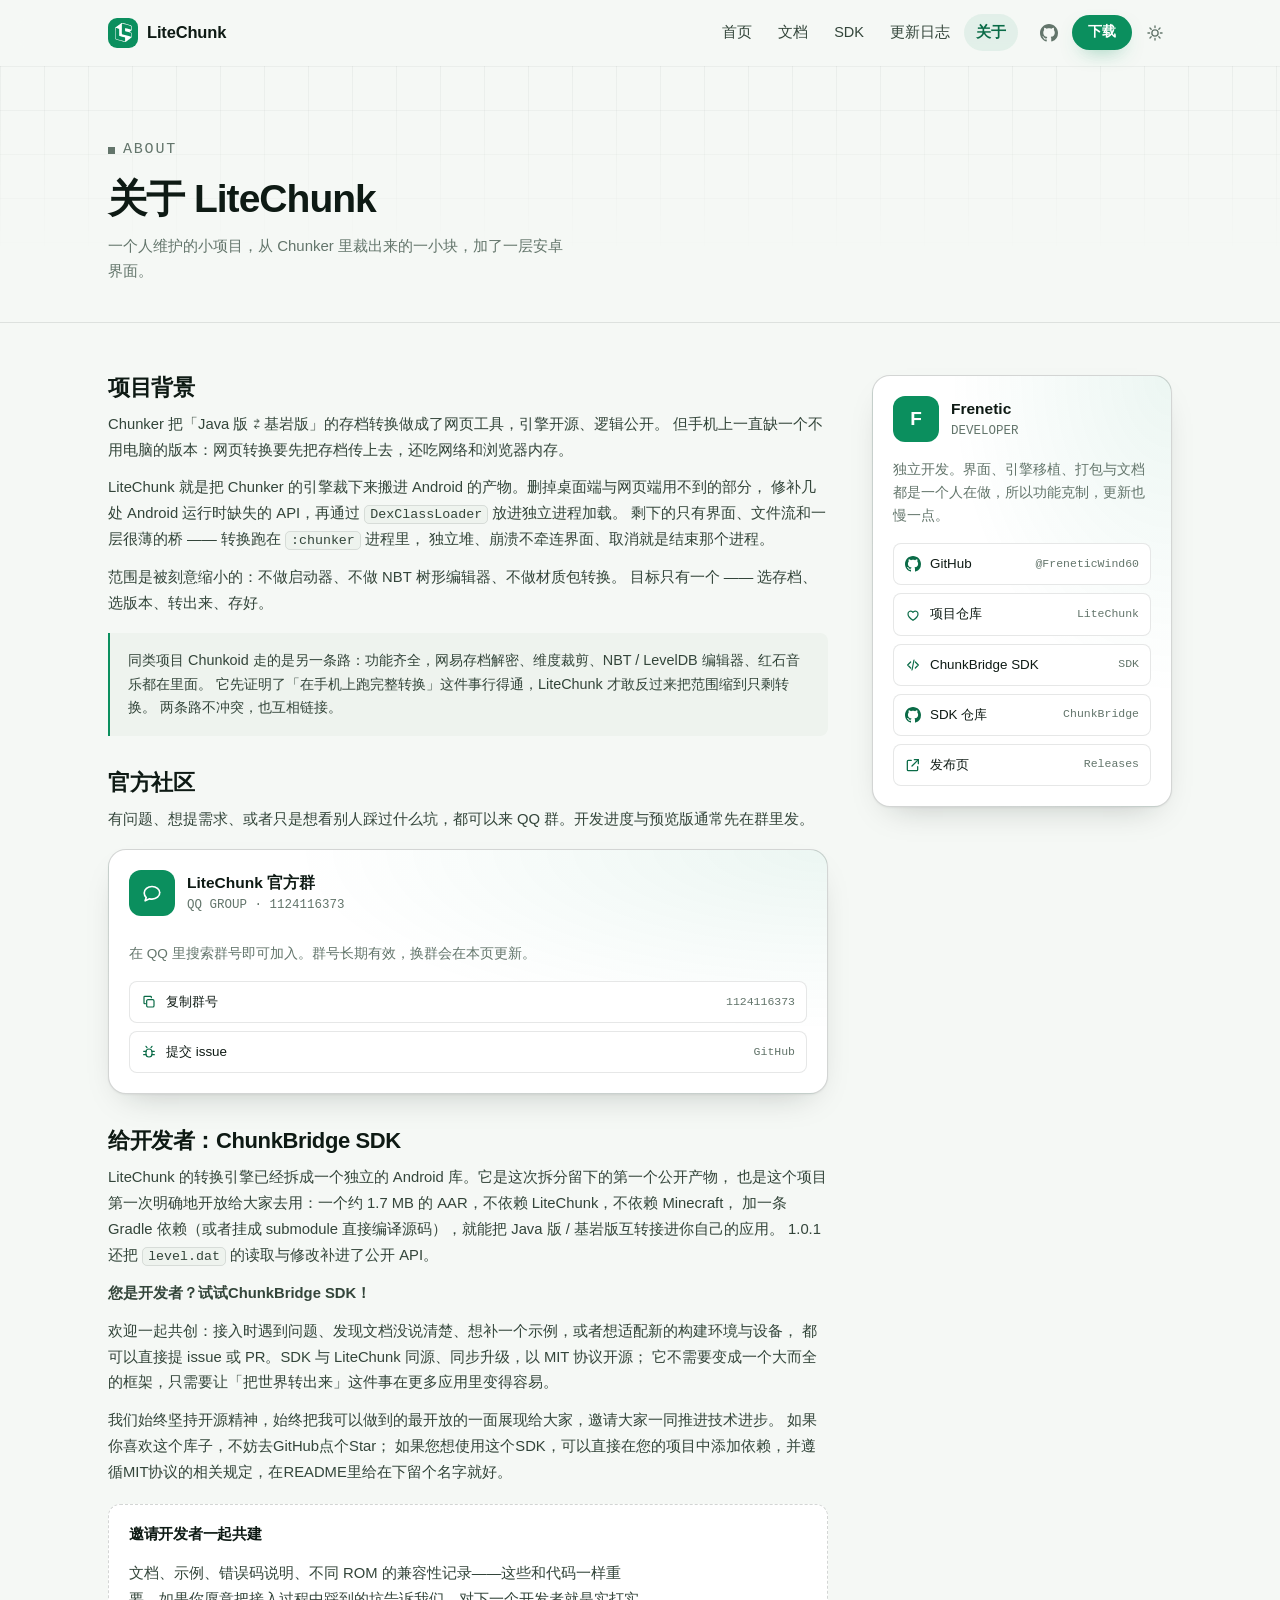
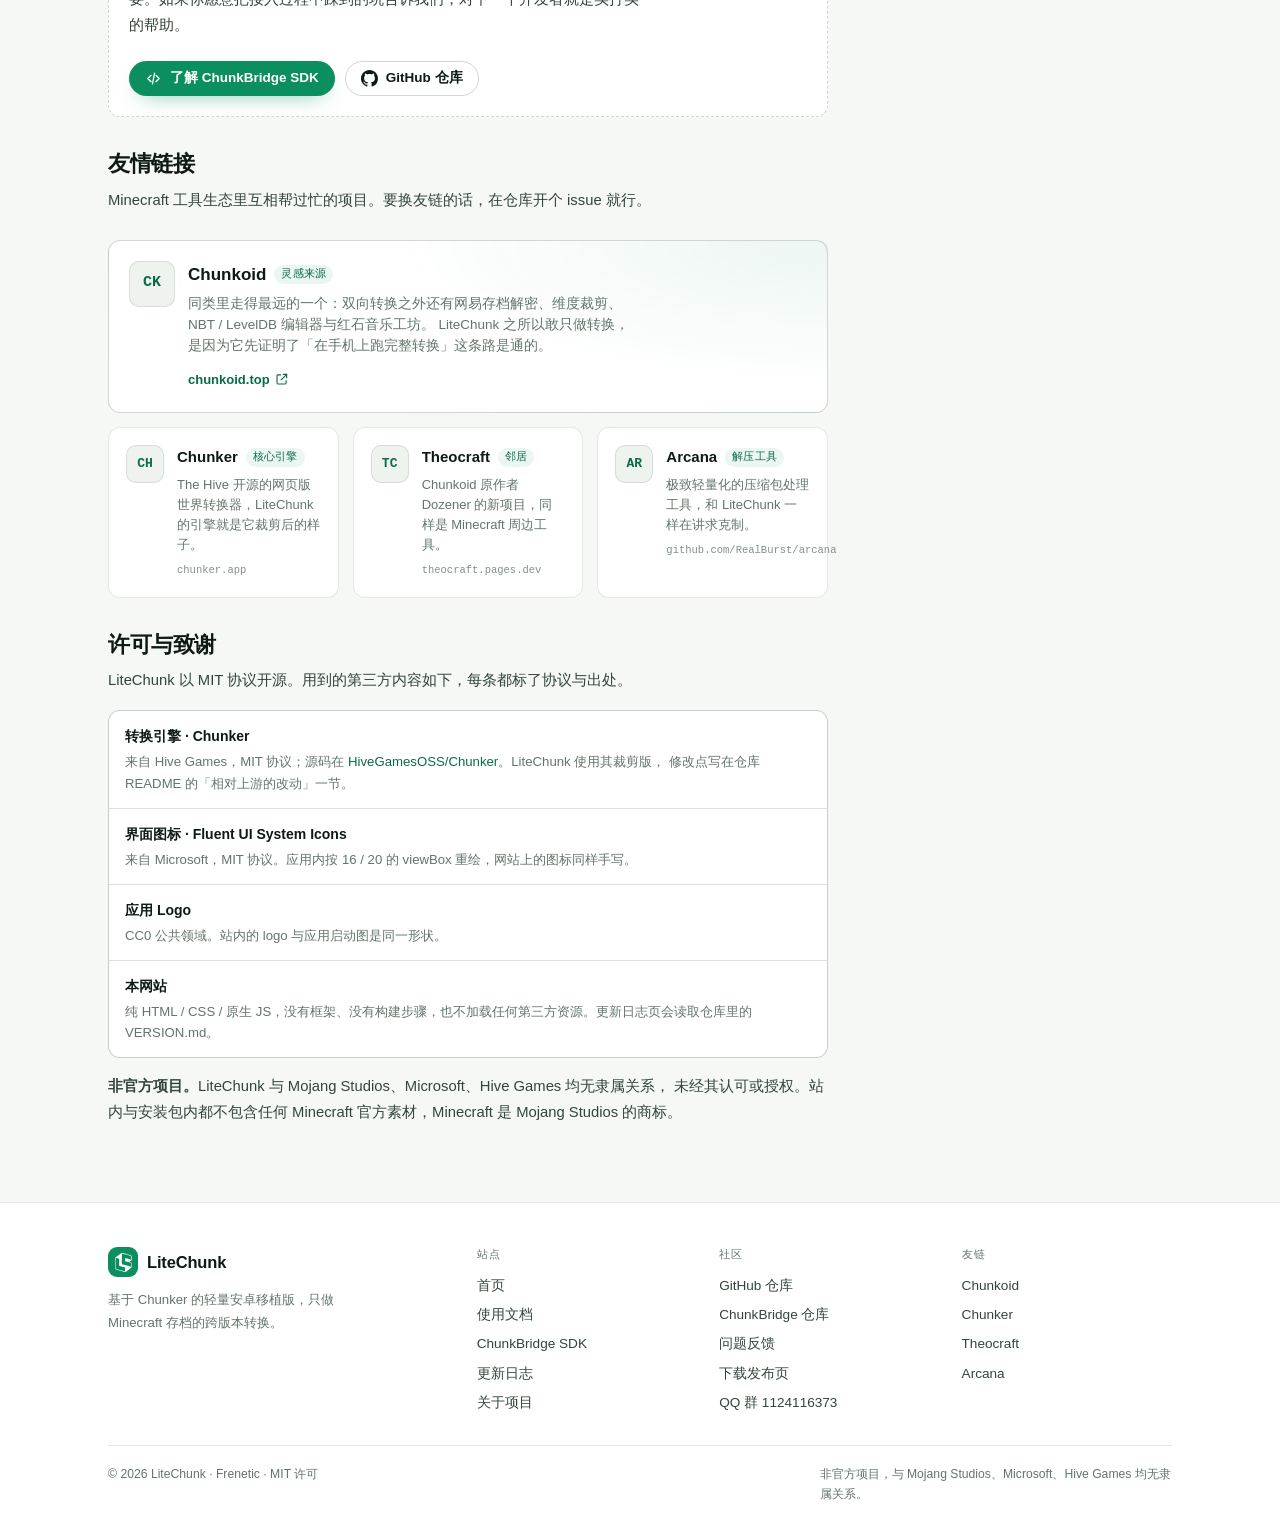
==== commit 8357f130: "1.21.0 Build5 pr1 SDK独立！ 引擎搬家：转换、检测、level.dat 读写全部改由 ChunkBridge SDK 提供，App 只保留界面、队列调度与文件流 还有一些本地化小变" ====
--- a/website/about.html
+++ b/website/about.html
@@ -221,7 +221,8 @@
           <p>
             LiteChunk 的转换引擎已经拆成一个独立的 Android 库。它是这次拆分留下的第一个公开产物，
             也是这个项目第一次明确地开放给大家去用：一个约 1.7 MB 的 AAR，不依赖 LiteChunk，不依赖 Minecraft，
-            加一条 Gradle 依赖，就能把 Java 版 / 基岩版互转接进你自己的应用。
+            加一条 Gradle 依赖（或者挂成 submodule 直接编译源码），就能把 Java 版 / 基岩版互转接进你自己的应用。
+            1.0.1 还把 <code>level.dat</code> 的读取与修改补进了公开 API。
           </p>
           <p>
             <strong>您是开发者？试试<a href="sdk.html">ChunkBridge SDK</a>！</strong>
--- a/website/common.css
+++ b/website/common.css
@@ -801,7 +801,12 @@
 .doc__toc a:hover { color: var(--ink); background: var(--surface-2); }
 .doc__toc a.is-active { color: var(--accent-ink); border-left-color: var(--accent); background: var(--accent-wash); }
 
-.doc__body { min-width: 0; display: grid; gap: 34px; }
+.doc__body {
+  min-width: 0;
+  display: grid;
+  grid-template-columns: minmax(0, 1fr);
+  gap: 34px;
+}
 .doc__body section { scroll-margin-top: calc(var(--head-h) + 16px); }
 .doc__body h2 {
   display: flex;
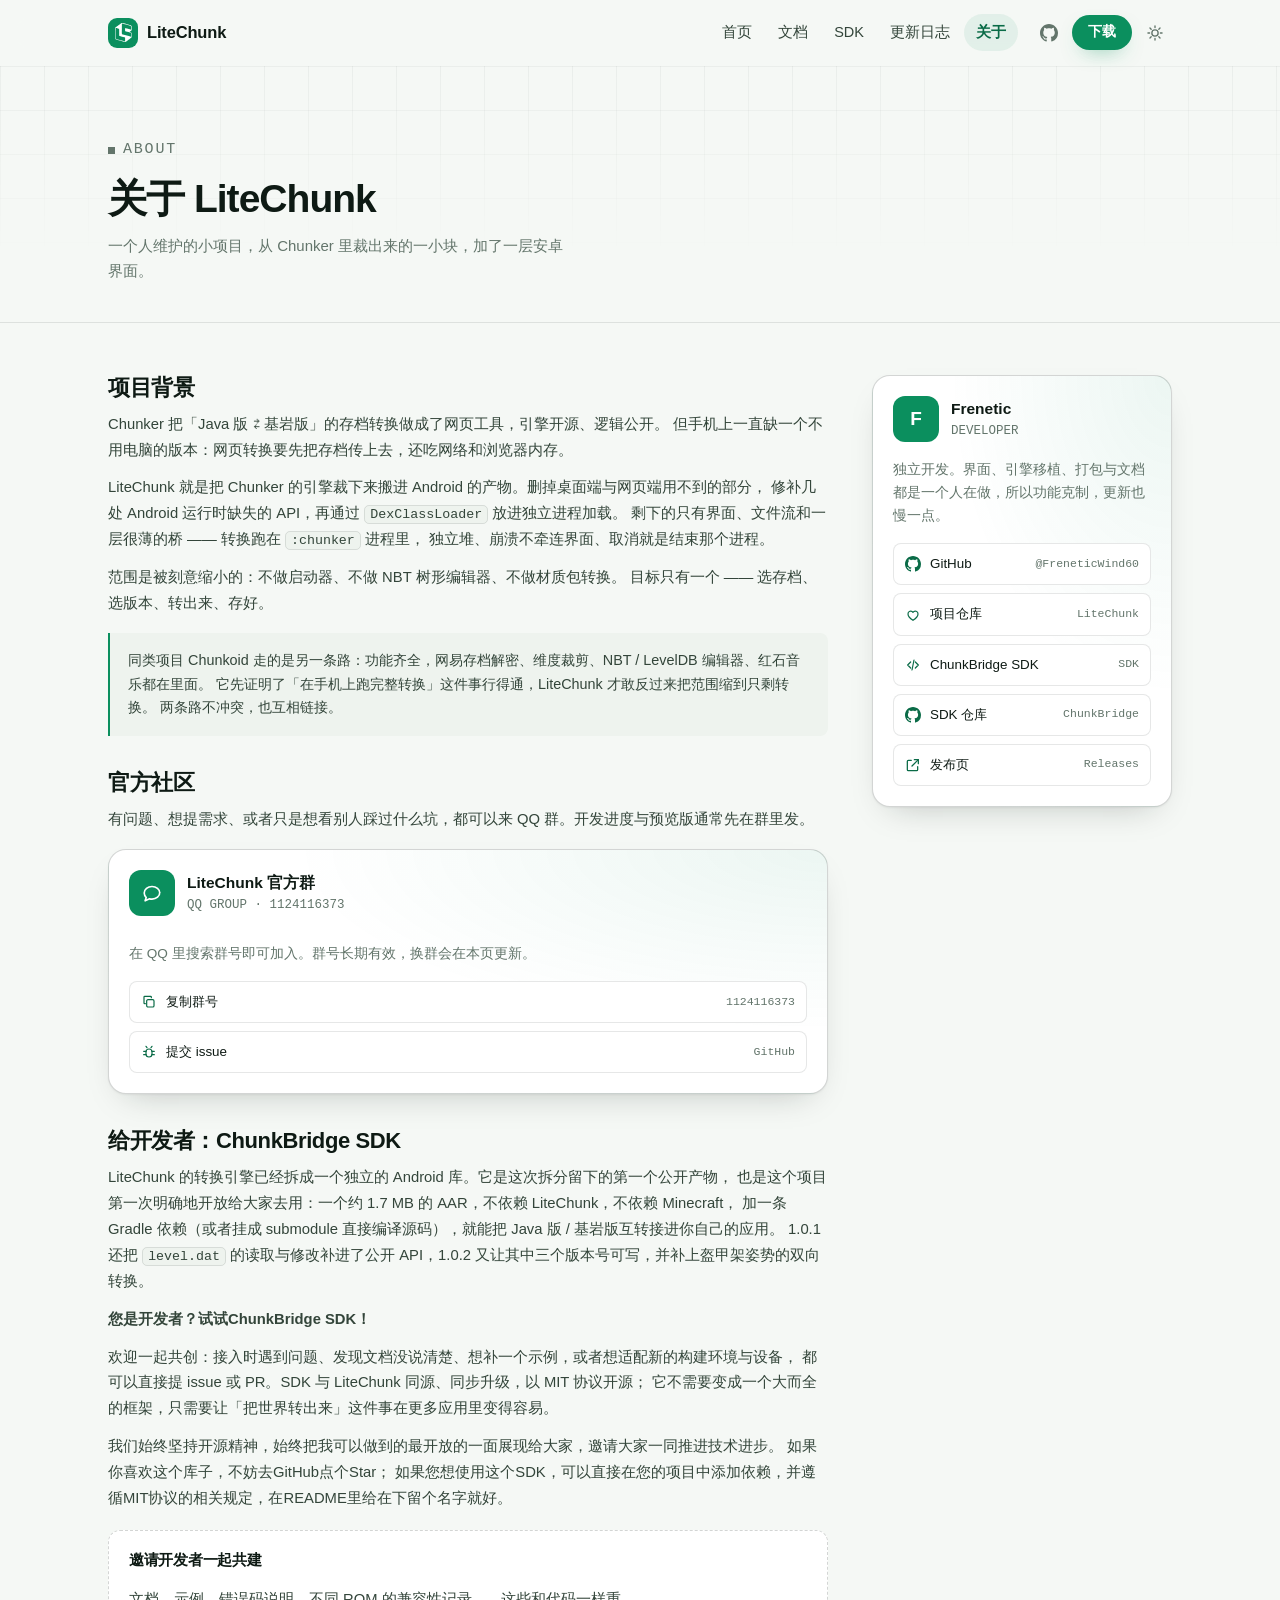
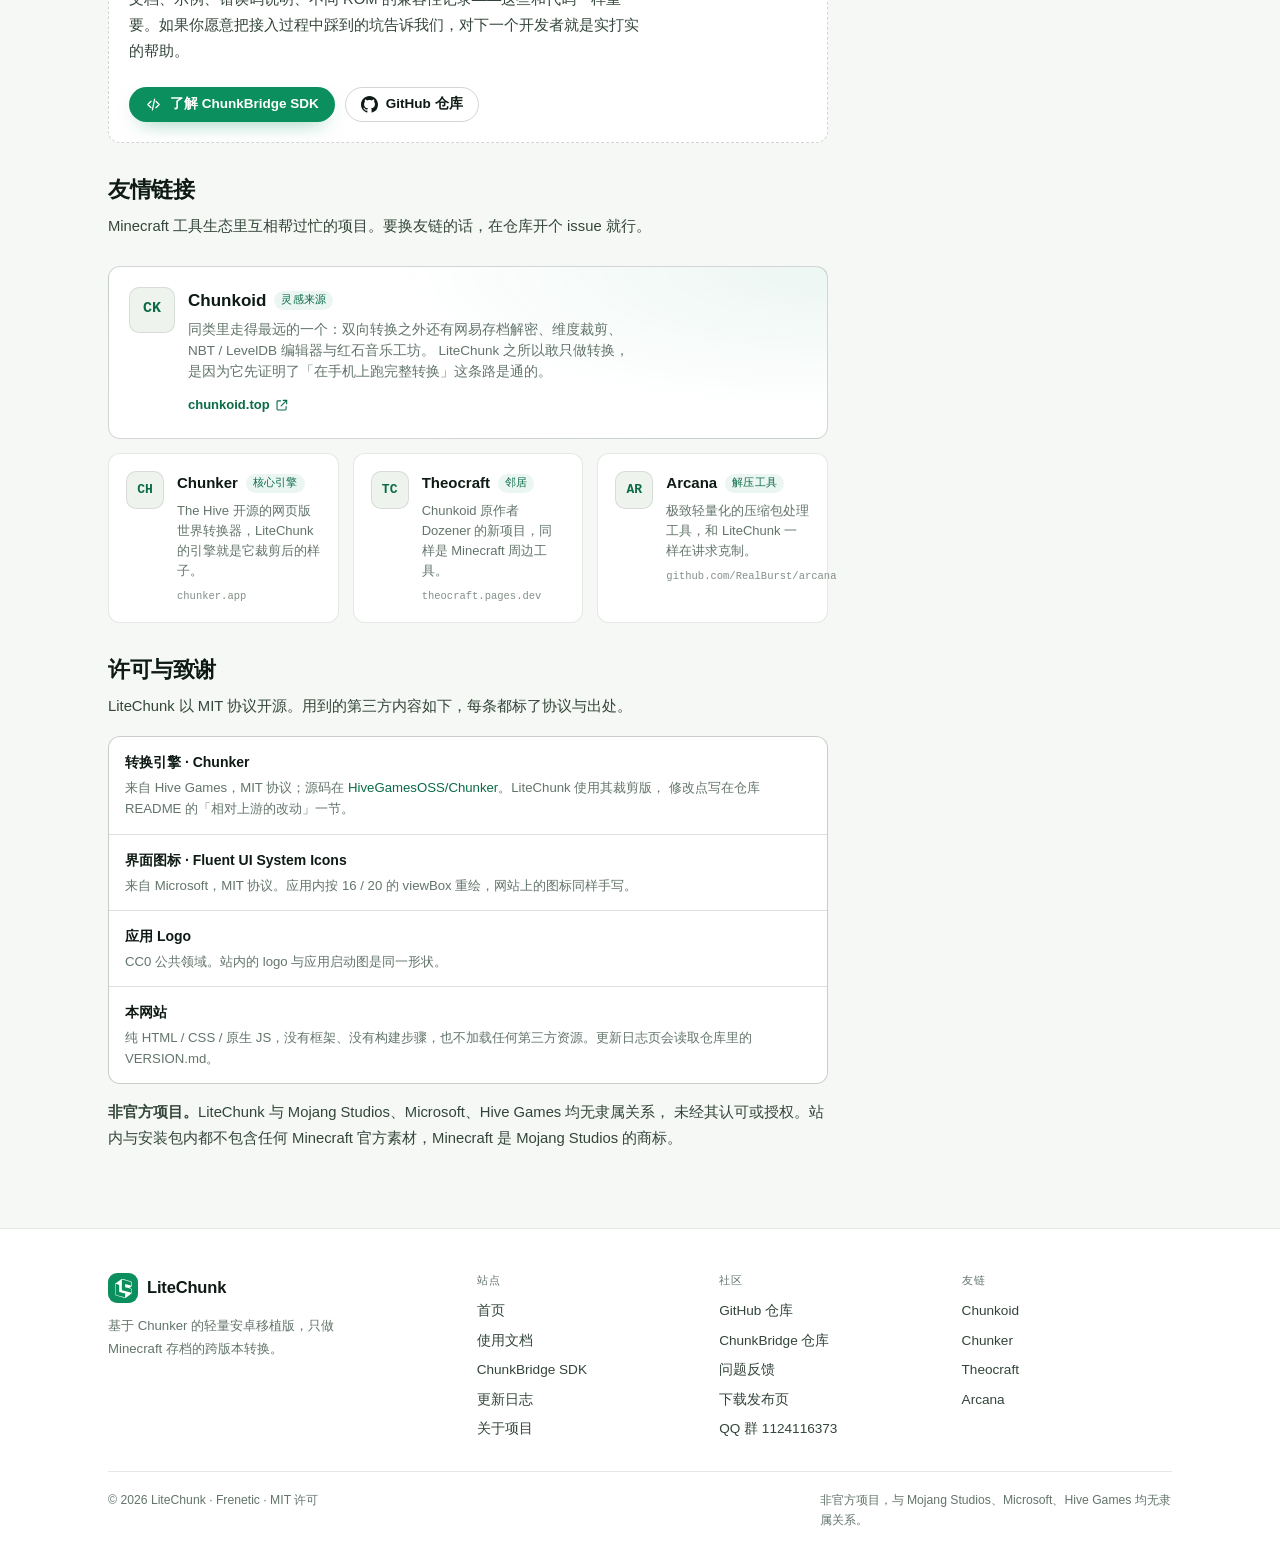
==== commit 5b118794: "1.21.0 B5 pr2 docs: 网站更新到 build5 pr2 与 SDK 1.0.2 首页的当前版本、下载段与发布链接指向 1.21.0-Build5-pr2；SDK 页的版本标签、当前版" ====
--- a/website/about.html
+++ b/website/about.html
@@ -222,7 +222,7 @@
             LiteChunk 的转换引擎已经拆成一个独立的 Android 库。它是这次拆分留下的第一个公开产物，
             也是这个项目第一次明确地开放给大家去用：一个约 1.7 MB 的 AAR，不依赖 LiteChunk，不依赖 Minecraft，
             加一条 Gradle 依赖（或者挂成 submodule 直接编译源码），就能把 Java 版 / 基岩版互转接进你自己的应用。
-            1.0.1 还把 <code>level.dat</code> 的读取与修改补进了公开 API。
+            1.0.1 还把 <code>level.dat</code> 的读取与修改补进了公开 API，1.0.2 又让其中三个版本号可写，并补上盔甲架姿势的双向转换。
           </p>
           <p>
             <strong>您是开发者？试试<a href="sdk.html">ChunkBridge SDK</a>！</strong>
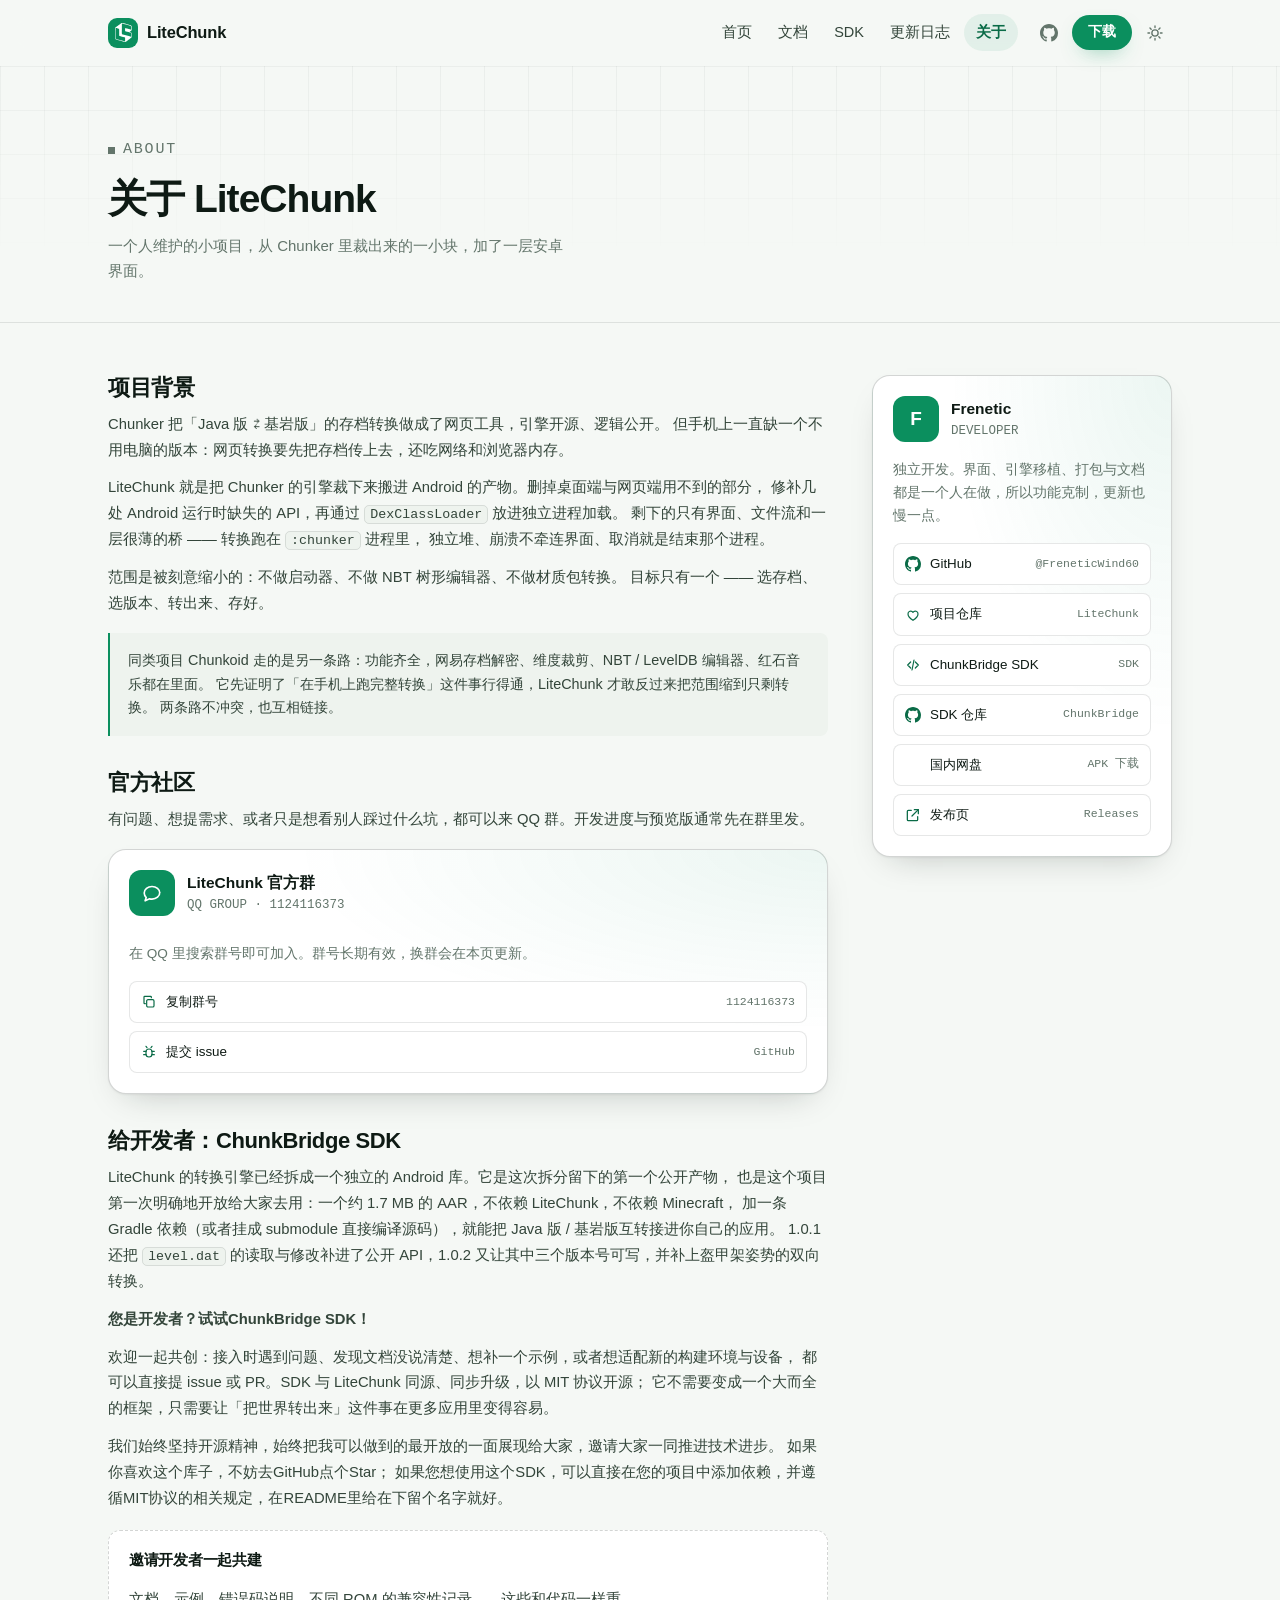
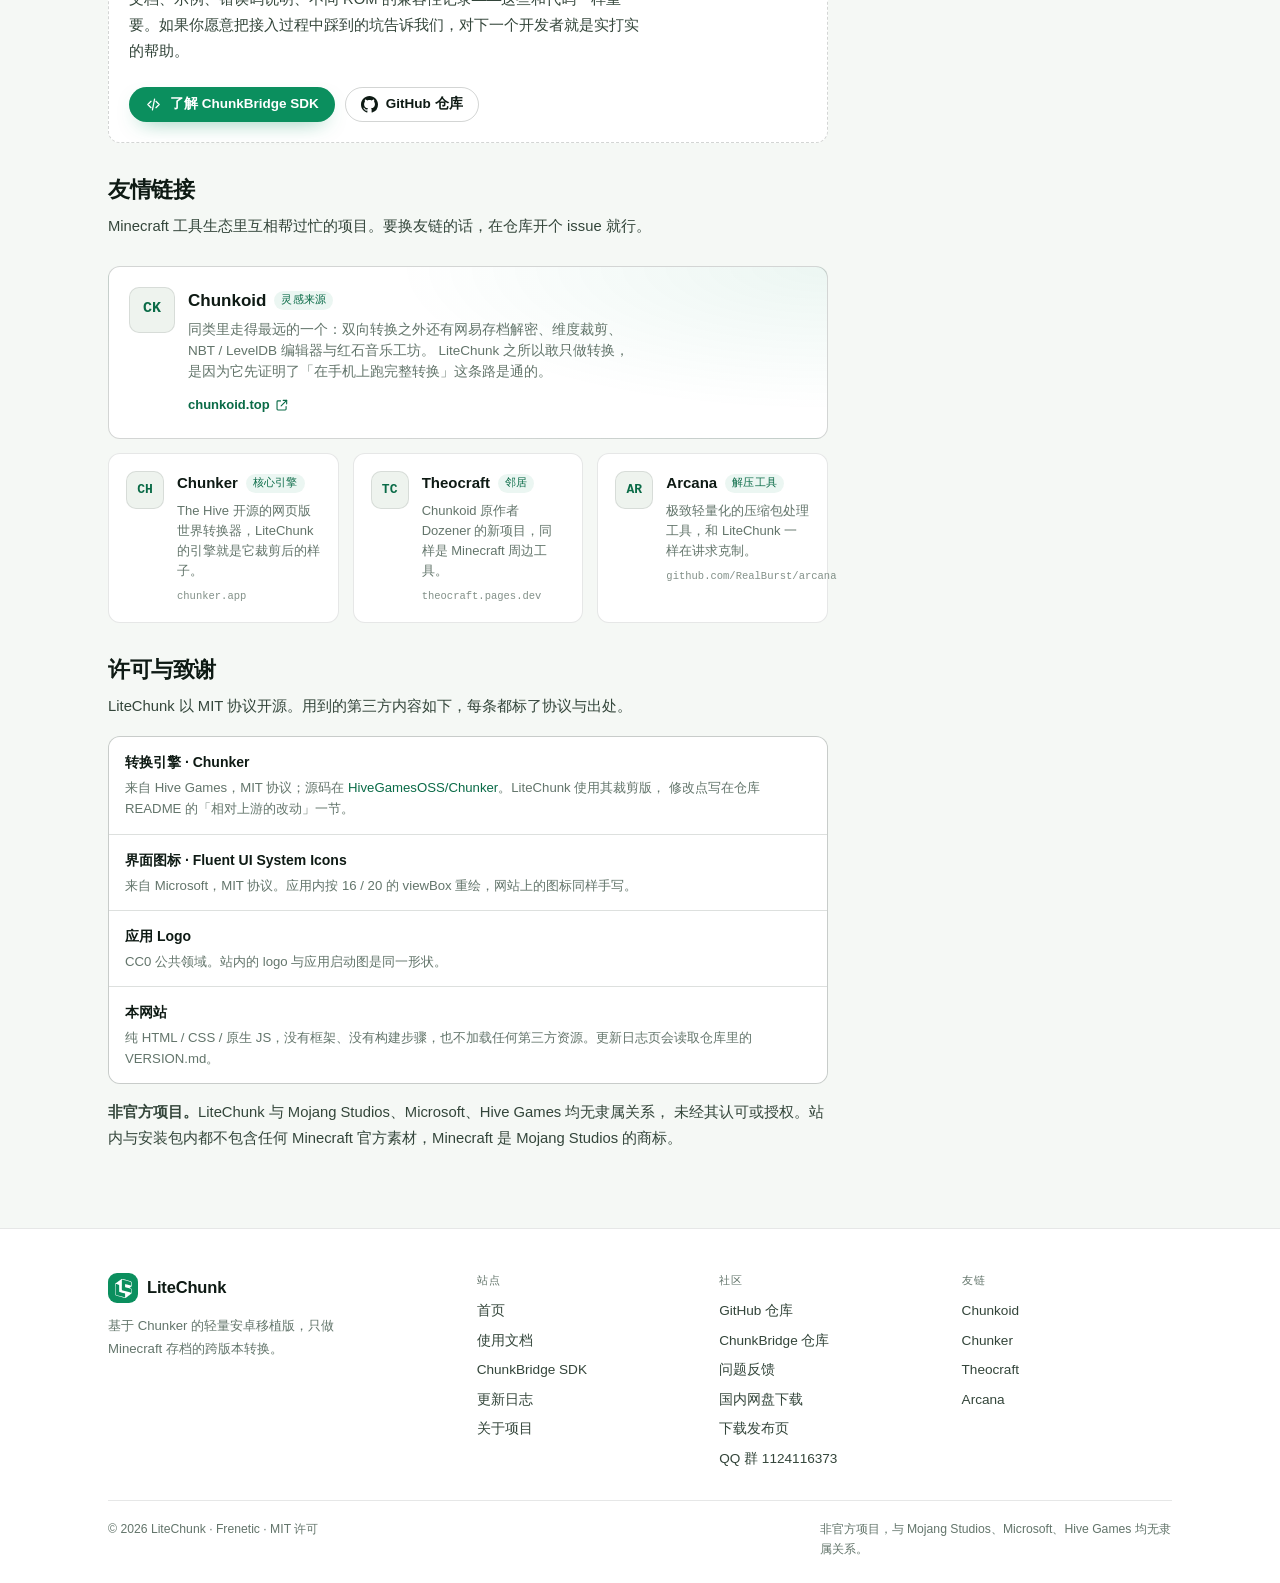
==== commit ea99e6e0: "1.21.0 B5 pr2 docs: 增加国内网盘下载，GitHub 作为备用 安装包已传到网盘，首页主按钮改成「国内网盘下载」，GitHub Release 降为次按钮；使用文档的安装一节、 关于" ====
--- a/website/about.html
+++ b/website/about.html
@@ -388,6 +388,13 @@
               SDK 仓库
               <span>ChunkBridge</span>
             </a>
+            <a href="https://user.edgecos.com/s/b47VpUiZ" target="_blank" rel="noopener">
+              <svg aria-hidden="true">
+                <use href="#i-download"></use>
+              </svg>
+              国内网盘
+              <span>APK 下载</span>
+            </a>
             <a href="https://github.com/FreneticWind60/LiteChunk/releases" target="_blank" rel="noopener">
               <svg aria-hidden="true">
                 <use href="#i-external"></use>
@@ -427,6 +434,7 @@
             <a href="https://github.com/FreneticWind60/LiteChunk" target="_blank" rel="noopener">GitHub 仓库</a>
             <a href="https://github.com/FreneticWind60/ChunkBridge" target="_blank" rel="noopener">ChunkBridge 仓库</a>
             <a href="https://github.com/FreneticWind60/LiteChunk/issues" target="_blank" rel="noopener">问题反馈</a>
+            <a href="https://user.edgecos.com/s/b47VpUiZ" target="_blank" rel="noopener">国内网盘下载</a>
             <a href="https://github.com/FreneticWind60/LiteChunk/releases" target="_blank" rel="noopener">下载发布页</a>
             <a href="about.html#community">QQ 群 1124116373</a>
           </nav>
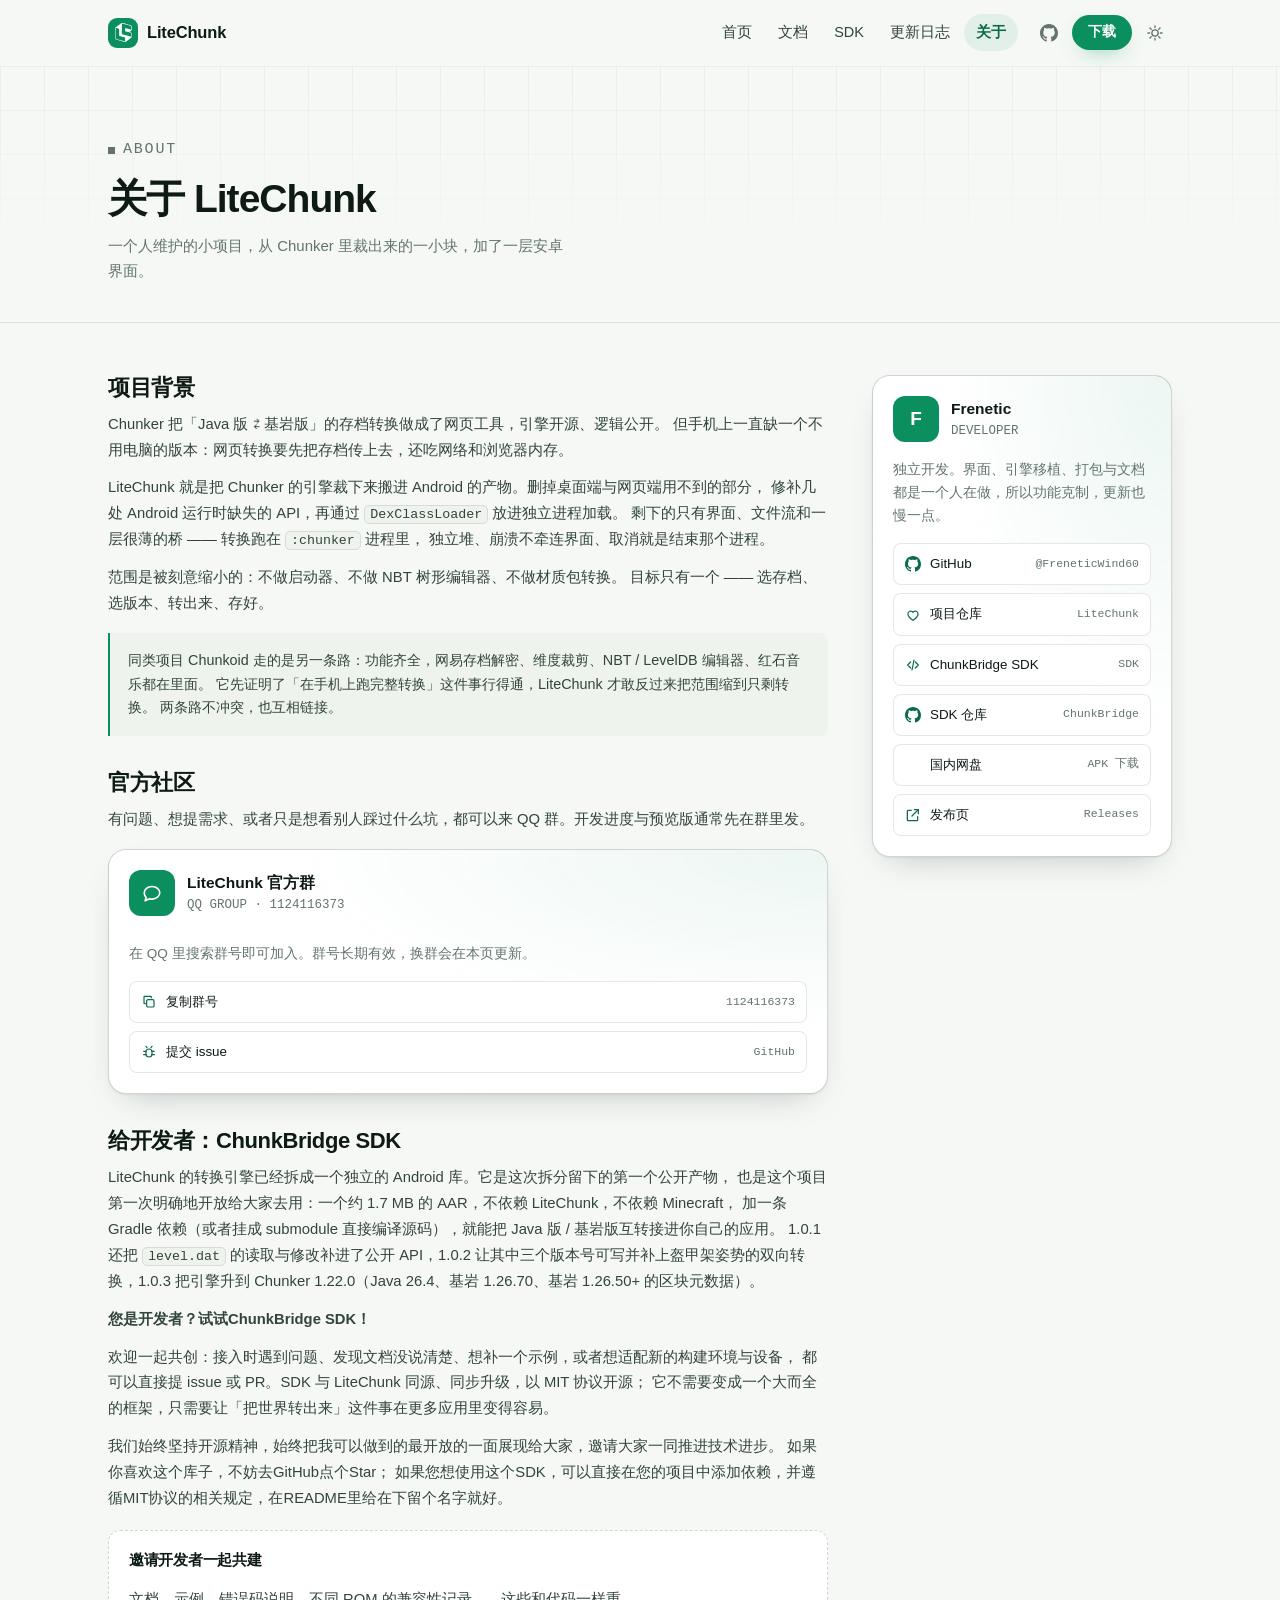
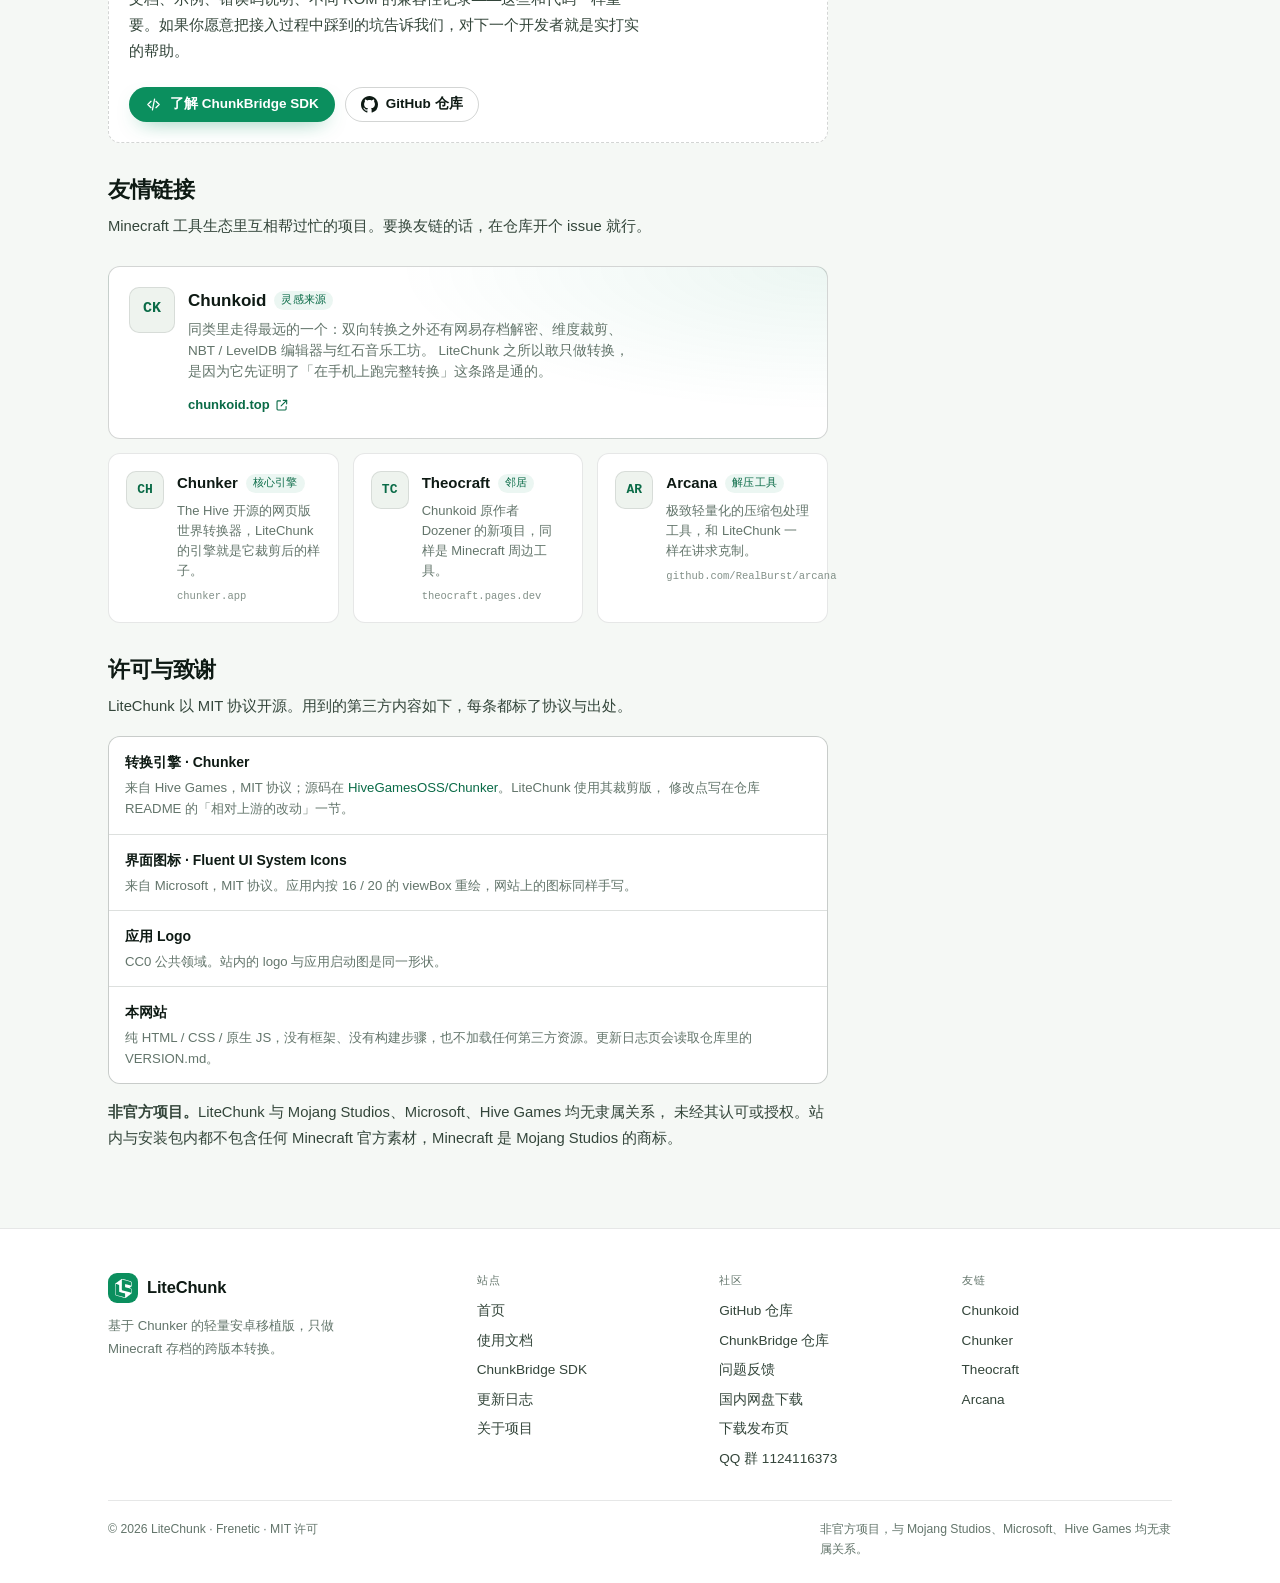
==== commit 7089d9f4: "1.22.0 B5 pr3 docs: 网站更新到 1.22.0 build5 pr3 / SDK 1.0.3" ====
--- a/website/about.html
+++ b/website/about.html
@@ -222,7 +222,7 @@
             LiteChunk 的转换引擎已经拆成一个独立的 Android 库。它是这次拆分留下的第一个公开产物，
             也是这个项目第一次明确地开放给大家去用：一个约 1.7 MB 的 AAR，不依赖 LiteChunk，不依赖 Minecraft，
             加一条 Gradle 依赖（或者挂成 submodule 直接编译源码），就能把 Java 版 / 基岩版互转接进你自己的应用。
-            1.0.1 还把 <code>level.dat</code> 的读取与修改补进了公开 API，1.0.2 又让其中三个版本号可写，并补上盔甲架姿势的双向转换。
+            1.0.1 还把 <code>level.dat</code> 的读取与修改补进了公开 API，1.0.2 让其中三个版本号可写并补上盔甲架姿势的双向转换，1.0.3 把引擎升到 Chunker 1.22.0（Java 26.4、基岩 1.26.70、基岩 1.26.50+ 的区块元数据）。
           </p>
           <p>
             <strong>您是开发者？试试<a href="sdk.html">ChunkBridge SDK</a>！</strong>
